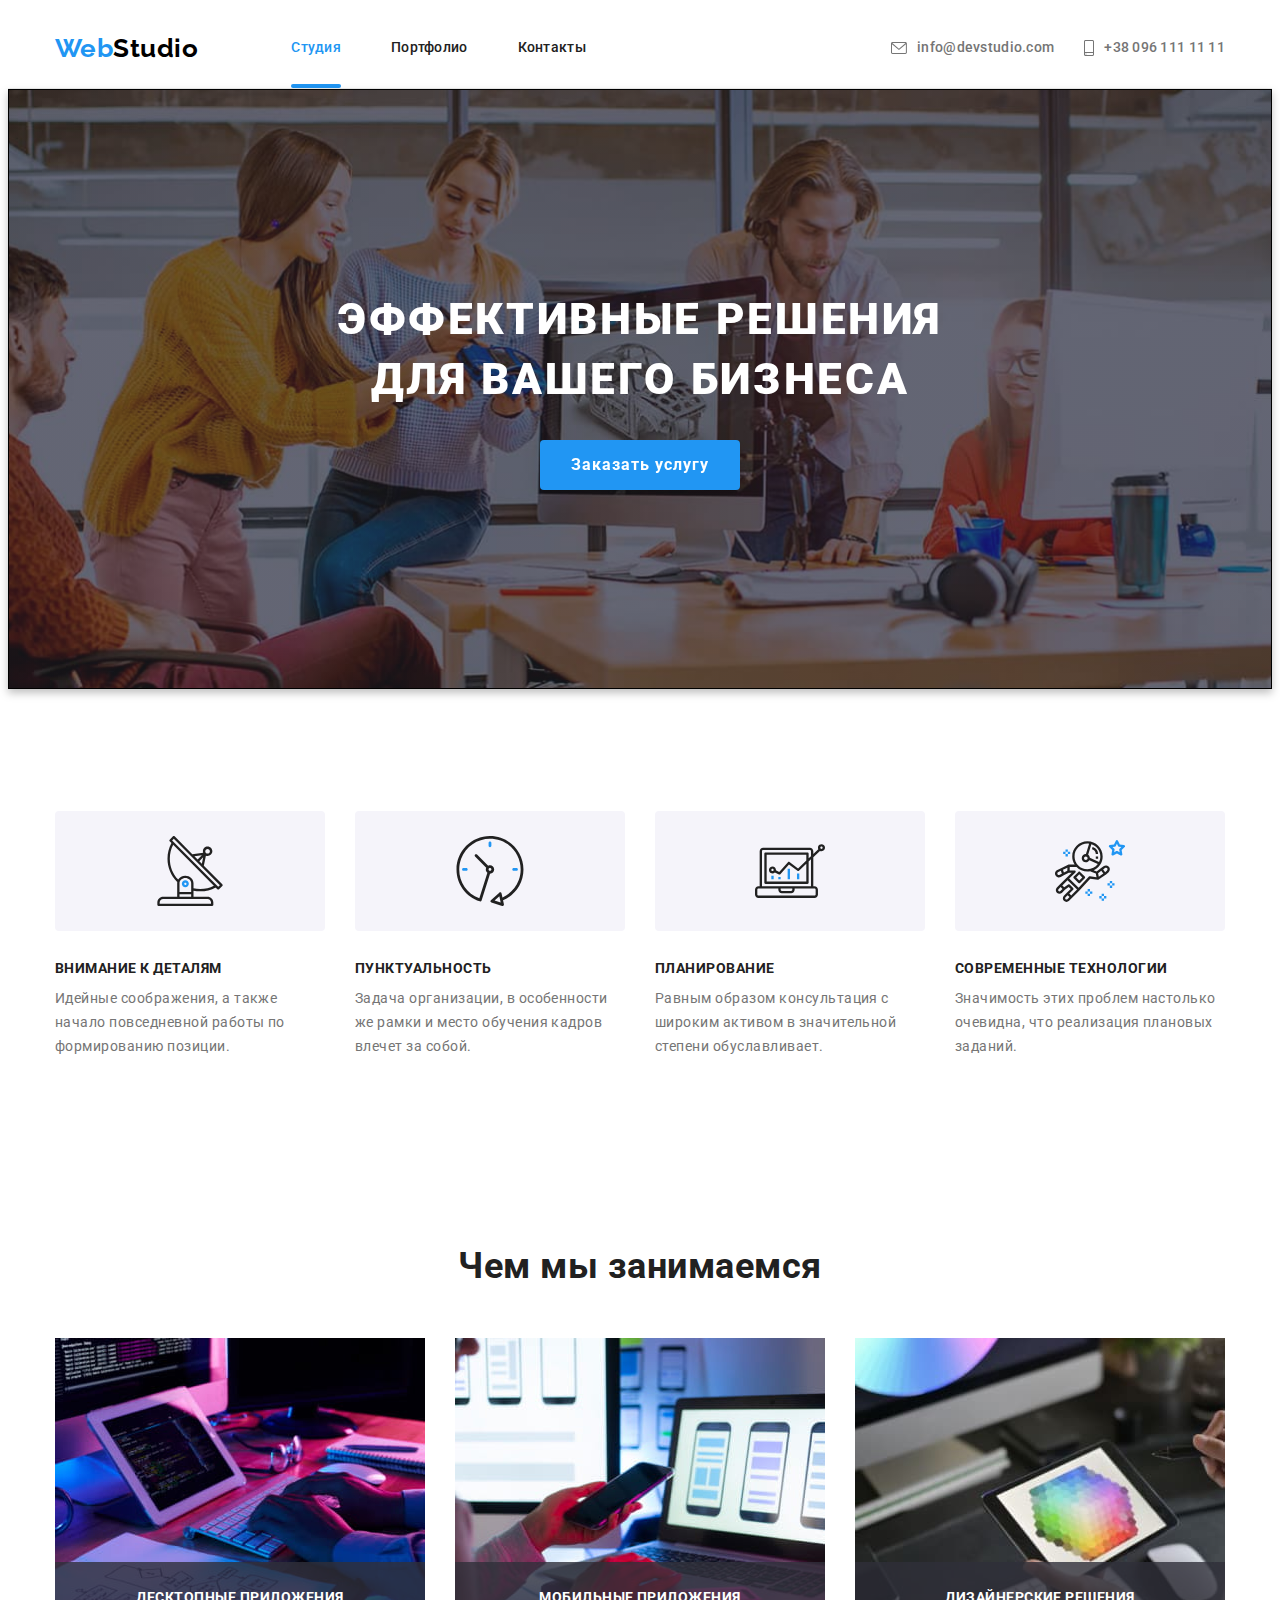
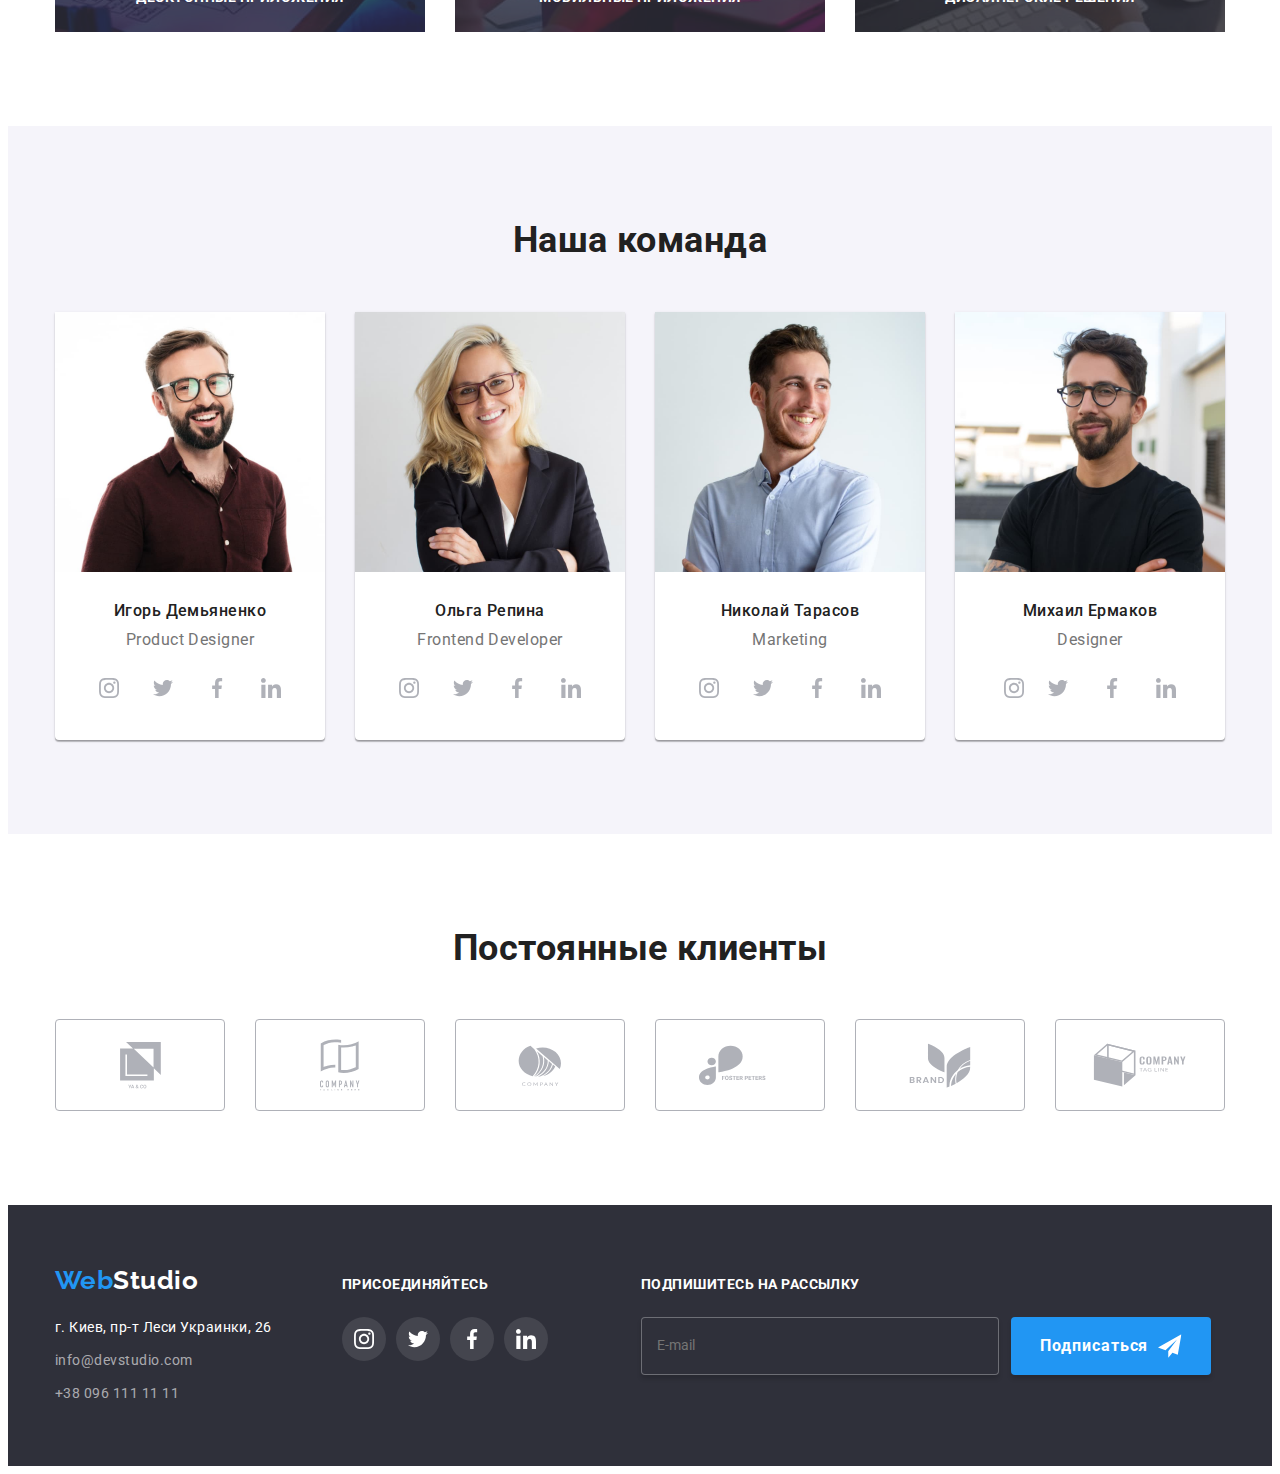
==== index.html @ c2af472f "start" ====
<!DOCTYPE html>
<html lang="ru">
  <head>
    <meta charset="Utf-8" />
    <meta http-equiv="X-UA-Compatible" content="IE=Edge" />
    <title>Студия</title>
    <link
      href="https://fonts.googleapis.com/css2?family=Raleway:wght@700&family=Roboto:wght@400;500;700;900&display=swap"
      rel="stylesheet"
    />
    <link
      rel="stylesheet"
      href="https://cdnjs.cloudflare.com/ajax/libs/modern-normalize/1.0.0/modern-normalize.min.css"
      integrity="sha512-ISS7cAi1PEhQ8jnbJpJZMd29NlhNj4AWYyLOSp2CE/CsHxTCu+r+t0D2yoJudVrd0/8fTVPUVDzY5Tvli75u/g=="
      crossorigin="anonymous"
      referrerpolicy="no-referrer"
    />
    <link rel="stylesheet" href="./css/styles.css" />
  </head>
  <body>
    <header class="header">
      <div class="container nav-container">
        <a href="./index.html" class="logo"
          ><span class="logo-accent">Web</span>Studio</a
        >
        <nav>
          <ul class="site-nav list">
            <li class="site-nav__item">
              <a
                href="./index.html"
                class="site-nav__link site-nav__link--current"
                >Студия</a
              >
            </li>
            <li class="site-nav__item">
              <a href="./portfolio.html" class="site-nav__link">Портфолио</a>
            </li>
            <li class="site-nav__item">
              <a href="#" class="site-nav__link">Контакты</a>
            </li>
          </ul>
        </nav>
        <ul class="contacts list">
          <li class="contacts__item">
            <a class="contacts__link" href="mailto:info@devstudio.com">
              <svg class="contact__icon" width="16" height="12">
                <use href="./images/symbol-defs.svg#envelope"></use>
              </svg>
              info@devstudio.com
            </a>
          </li>
          <li class="contacts__item">
            <a class="contacts__link" href="tel:+380961111111">
              <svg class="contact__icon" width="10" height="16">
                <use href="./images/symbol-defs.svg#smartphone"></use>
              </svg>
              +38 096 111 11 11</a
            >
          </li>
        </ul>
      </div>
    </header>
    <main>
      <div class="background-image">
        <section class="section-hero">
          <h1 class="section-hero__title">
            Эффективные Решения для вашего бизнеса
          </h1>
          <button data-modal-open type="button" class="button">
            Заказать услугу
          </button>
        </section>
      </div>
      <section class="section section-features">
        <div class="container">
          <h2 class="section-features__title">Особенности</h2>
          <ul class="list section-features__list">
            <li class="section-features__item">
              <div class="features-icon-section">
                <svg class="section-features__icon">
                  <use href="./images/symbol-defs.svg#antenna"></use>
                </svg>
              </div>
              <h3 class="section-features__name">Внимание к деталям</h3>
              <p class="section-features__text">
                Идейные соображения, а также начало повседневной работы по
                формированию позиции.
              </p>
            </li>
            <li class="section-features__item">
              <div class="features-icon-section">
                <svg class="section-features__icon">
                  <use href="./images/symbol-defs.svg#clock"></use>
                </svg>
              </div>
              <h3 class="section-features__name">Пунктуальность</h3>
              <p class="section-features__text">
                Задача организации, в особенности же рамки и место обучения
                кадров влечет за собой.
              </p>
            </li>
            <li class="section-features__item">
              <div class="features-icon-section">
                <svg class="section-features__icon">
                  <use href="./images/symbol-defs.svg#diagram"></use>
                </svg>
              </div>
              <h3 class="section-features__name">Планирование</h3>
              <p class="section-features__text">
                Равным образом консультация с широким активом в значительной
                степени обуславливает.
              </p>
            </li>
            <li class="section-features__item">
              <div class="features-icon-section">
                <svg class="section-features__icon">
                  <use href="./images/symbol-defs.svg#astronaut"></use>
                </svg>
              </div>
              <h3 class="section-features__name">Современные технологии</h3>
              <p class="section-features__text">
                Значимость этих проблем настолько очевидна, что реализация
                плановых заданий.
              </p>
            </li>
          </ul>
        </div>
      </section>
      <section class="section section-work">
        <div class="container">
          <h2 class="section-work__title">Чем мы занимаемся</h2>
          <ul class="list section-work__list">
            <li class="section-work__item">
              <div class="section-work__position">
                <img
                  class="section-work__image"
                  src="./images/img.jpg"
                  alt="Человек пишет код"
                  width="370"
                  height="294"
                />
                <p class="section-work__text">Десктопные приложения</p>
              </div>
            </li>
            <li class="section-work__item">
              <div class="section-work__position">
                <img
                  class="section-work__image"
                  src="./images/box2.jpg"
                  alt="телефон и ноутбук с изображениями дисплеев"
                  width="370"
                  height="294"
                />
                <p class="section-work__text">Мобильные приложения</p>
              </div>
            </li>
            <li class="section-work__item">
              <div class="section-work__position">
                <img
                  class="section-work__image"
                  src="./images/box3.jpg"
                  alt="3д куб на планшете"
                  width="370"
                  height="294"
                />
                <p class="section-work__text">Дизайнерские решения</p>
              </div>
            </li>
          </ul>
        </div>
      </section>
      <section class="section section-team">
        <div class="container">
          <h2 class="section-team__title">Наша команда</h2>
          <ul class="list section-team__list">
            <li class="section-team__item">
              <img
                class="section-team__image"
                src="./images/1img.jpg"
                alt="улыбающийся мужчина"
                width="270"
                height="260"
              />
              <div class="padding-team">
                <h3 class="section-team__name">Игорь Демьяненко</h3>
                <p class="section-team__text">Product Designer</p>
                <ul class="social list">
                  <li class="social__item">
                    <a class="social__link" href="#">
                      <svg class="social__icon">
                        <use href="./images/symbol-defs.svg#instagram"></use>
                      </svg>
                    </a>
                  </li>
                  <li class="social__item">
                    <a class="social__link" href="#"
                      ><svg class="social__icon">
                        <use href="./images/symbol-defs.svg#twitter"></use>
                      </svg>
                    </a>
                  </li>
                  <li class="social__item">
                    <a class="social__link" href="#"
                      ><svg class="social__icon">
                        <use href="./images/symbol-defs.svg#facebook"></use>
                      </svg>
                    </a>
                  </li>
                  <li class="social__item">
                    <a class="social__link" href="#"
                      ><svg class="social__icon">
                        <use href="./images/symbol-defs.svg#linkedin"></use>
                      </svg>
                    </a>
                  </li>
                </ul>
              </div>
            </li>
            <li class="section-team__item">
              <img
                class="section-team__image"
                src="./images/2img(1).jpg"
                alt="улыбающаяся женщина"
                width="270"
                height="260"
              />
              <div class="padding-team">
                <h3 class="section-team__name">Ольга Репина</h3>
                <p class="section-team__text">Frontend Developer</p>
                <ul class="social list">
                  <li class="social__item">
                    <a class="social__link" href="#">
                      <svg class="social__icon">
                        <use href="./images/symbol-defs.svg#instagram"></use>
                      </svg>
                    </a>
                  </li>
                  <li class="social__item">
                    <a class="social__link" href="#"
                      ><svg class="social__icon">
                        <use href="./images/symbol-defs.svg#twitter"></use>
                      </svg>
                    </a>
                  </li>
                  <li class="social__item">
                    <a class="social__link" href="#"
                      ><svg class="social__icon">
                        <use href="./images/symbol-defs.svg#facebook"></use>
                      </svg>
                    </a>
                  </li>
                  <li class="social__item">
                    <a class="social__link" href="#"
                      ><svg class="social__icon">
                        <use href="./images/symbol-defs.svg#linkedin"></use>
                      </svg>
                    </a>
                  </li>
                </ul>
              </div>
            </li>
            <li class="section-team__item">
              <img
                class="section-team__image"
                src="./images/3img(2).jpg"
                alt="улыбающийся мужчина"
                width="270"
                height="260"
              />
              <div class="padding-team">
                <h3 class="section-team__name">Николай Тарасов</h3>
                <p class="section-team__text">Marketing</p>
                <ul class="social list">
                  <li class="social__item">
                    <a class="social__link" href="#">
                      <svg class="social__icon">
                        <use href="./images/symbol-defs.svg#instagram"></use>
                      </svg>
                    </a>
                  </li>
                  <li class="social__item">
                    <a class="social__link" href="#"
                      ><svg class="social__icon">
                        <use href="./images/symbol-defs.svg#twitter"></use>
                      </svg>
                    </a>
                  </li>
                  <li class="social__item">
                    <a class="social__link" href="#"
                      ><svg class="social__icon">
                        <use href="./images/symbol-defs.svg#facebook"></use>
                      </svg>
                    </a>
                  </li>
                  <li class="social__item">
                    <a class="social__link" href="#"
                      ><svg class="social__icon">
                        <use href="./images/symbol-defs.svg#linkedin"></use>
                      </svg>
                    </a>
                  </li>
                </ul>
              </div>
            </li>
            <li class="section-team__item">
              <img
                class="section-team__image"
                src="./images/4img(3).jpg"
                alt="улыбающийся мужчина"
                width="270"
                height="260"
              />
              <div class="padding-team">
                <h3 class="section-team__name">Михаил Ермаков</h3>
                <p class="section-team__text">Designer</p>
                <ul class="social list">
                  <li class="social_-item">
                    <a class="social__link" href="#">
                      <svg class="social__icon">
                        <use href="./images/symbol-defs.svg#instagram"></use>
                      </svg>
                    </a>
                  </li>
                  <li class="social__item">
                    <a class="social__link" href="#"
                      ><svg class="social__icon">
                        <use href="./images/symbol-defs.svg#twitter"></use>
                      </svg>
                    </a>
                  </li>
                  <li class="social__item">
                    <a class="social__link" href="#"
                      ><svg class="social__icon">
                        <use href="./images/symbol-defs.svg#facebook"></use>
                      </svg>
                    </a>
                  </li>
                  <li class="social__item">
                    <a class="social__link" href="#"
                      ><svg class="social__icon">
                        <use href="./images/symbol-defs.svg#linkedin"></use>
                      </svg>
                    </a>
                  </li>
                </ul>
              </div>
            </li>
          </ul>
        </div>
      </section>
      <section class="section section-client">
        <div class="container">
          <h2 class="section-client__title">Постоянные клиенты</h2>
          <ul class="section-client__list list">
            <li class="section-client__item">
              <a class="section-client__link" href="#">
                <svg width="41" height="46.7">
                  <use href="./images/symbol-defs.svg#group1"></use>
                </svg>
              </a>
            </li>
            <li class="section-client__item">
              <a class="section-client__link" href="#">
                <svg width="40" height="52">
                  <use href="./images/symbol-defs.svg#group2"></use>
                </svg>
              </a>
            </li>
            <li class="section-client__item">
              <a class="section-client__link" href="#">
                <svg width="43.46" height="41.18">
                  <use href="./images/symbol-defs.svg#group3"></use>
                </svg>
              </a>
            </li>
            <li class="section-client__item">
              <a class="section-client__link" href="#">
                <svg width="84.44" height="40.62">
                  <use href="./images/symbol-defs.svg#group4"></use>
                </svg>
              </a>
            </li>
            <li class="section-client__item">
              <a class="section-client__link" href="#">
                <svg width="62.54" height="45.43">
                  <use href="./images/symbol-defs.svg#group5"></use>
                </svg>
              </a>
            </li>
            <li class="section-client__item">
              <a class="section-client__link" href="#">
                <svg width="93.79" height="43.93">
                  <use href="./images/symbol-defs.svg#group6"></use>
                </svg>
              </a>
            </li>
          </ul>
        </div>
      </section>
    </main>
    <!-- Foter -->
    <footer class="page-foter">
      <div class="container container-foter">
        <div class="foter-nav">
          <a href="./index.html" class="foter-logo"
            ><span class="logo-accent">Web</span>Studio</a
          >
          <address class="address-section">
            <ul class="list">
              <li class="address-section__item">
                <a
                  href="#"
                  class="address-section__link address-section__link--white"
                >
                  г. Киев, пр-т Леси Украинки, 26</a
                >
              </li>
              <li class="address-section__item">
                <a
                  href="mailto:info@devstudio.com"
                  class="address-section__link"
                >
                  info@devstudio.com</a
                >
              </li>
              <li class="address-section__item">
                <a href="tel:+380961111111" class="address-section__link">
                  +38 096 111 11 11</a
                >
              </li>
            </ul>
          </address>
        </div>
        <div class="social-foter">
          <p class="join">присоединяйтесь</p>
          <ul class="social list">
            <li class="social__item">
              <a class="social-foter__link" href="#">
                <svg class="social__icon">
                  <use href="./images/symbol-defs.svg#instagram"></use>
                </svg>
              </a>
            </li>
            <li class="social__item">
              <a class="social-foter__link" href="#"
                ><svg class="social__icon">
                  <use href="./images/symbol-defs.svg#twitter"></use>
                </svg>
              </a>
            </li>
            <li class="social__item">
              <a class="social-foter__link" href="#"
                ><svg class="social__icon">
                  <use href="./images/symbol-defs.svg#facebook"></use>
                </svg>
              </a>
            </li>
            <li class="social__item">
              <a class="social-foter__link" href="#"
                ><svg class="social__icon">
                  <use href="./images/symbol-defs.svg#linkedin"></use>
                </svg>
              </a>
            </li>
          </ul>
        </div>
        <div class="subscribe">
          <p class="join">Подпишитесь на рассылку</p>
          <form class="subscribe-form">
            <input
              type="email"
              name="user_email"
              placeholder="E-mail"
              class="input-foter"
            />
            <button type="submit" class="button">
              Подписаться<svg width="24" height="24" class="subscribe-icon">
                <use href="./images/symbol-defs.svg#subscribe"></use>
              </svg>
            </button>
          </form>
        </div>
      </div>
    </footer>
    <div class="backdrop is-hidden" data-modal>
      <div class="modal">
        <button class="modal__button" data-modal-close>
          <svg width="11" height="11">
            <use href="./images/symbol-defs.svg#close-black"></use>
          </svg>
        </button>

        <form class="modal-form">
          <p class="modal-form__title">
            Оставьте свои данные, мы вам перезвоним
          </p>
          <div class="form-field">
            <label class="form-lebel">
              <p class="form-item">Имя</p>
              <input name="username" type="text" class="form-input" required />
              <svg class="form-icon">
                <use href="./images/symbol-defs.svg#man"></use>
              </svg>
            </label>
          </div>
          <div class="form-field">
            <label class="form-lebel">
              <p class="form-item">Телефон</p>
              <input
                name="user-telephone-number"
                type="tel"
                class="form-input"
                required
              />
              <svg class="form-icon">
                <use href="./images/symbol-defs.svg#tube"></use>
              </svg>
            </label>
          </div>
          <div class="form-field">
            <label class="form-lebel">
              <p class="form-item">Почта</p>
              <input
                name="user-email"
                type="email"
                class="form-input"
                required
              />
              <svg class="form-icon">
                <use href="./images/symbol-defs.svg#letter"></use>
              </svg>
            </label>
          </div>
          <div class="form-comment">
            <label for="user-comment" class="comment-text">
              <p class="form-item">Комментарий</p>
            </label>
            <textarea
              class="comment"
              name="user-comment"
              id="user-comment"
              placeholder="Введите текст"
            ></textarea>
          </div>

          <label class="checkbox form-lebel">
            <input name="user-agree" type="checkbox" class="policy" required />
            <svg class="checkbox-icon">
              <use href="./images/symbol-defs.svg#check"></use>
            </svg>
            <p class="form-item">Соглашаюсь с рассылкой и принимаю&nbsp;</p>
            <a href="#" class="agreement-conditions">Условия договора</a>
          </label>
          <button type="submit" class="button btn-submit">Отправить</button>
        </form>
      </div>
    </div>
    <script src="./js/model.js"></script>
  </body>
</html>
---- css/styles.css ----
/* с прозрачностью rgba(255, 255, 255, 0.6); */
:root {
  --main-text-color: #757575;
  --title-text-color: #212121;
  --accent-color: #2196f3;
  --white-color: #ffffff;
  --background-black: #2f303a;
  --background-section: #f5f4fa;
  --main-font: Roboto, sans-serif;
  --main-foter-color: #000000;
  --box-shadow: 0px 1px 3px rgba(0, 0, 0, 0.12), 0px 1px 1px rgba(0, 0, 0, 0.14),
    0px 2px 1px rgba(0, 0, 0, 0.2);
}
html {
  box-sizing: border-box;
}
*,
*::before,
*::after {
  box-sizing: inherit;
}
body {
  background-color: var(--white-color);
  color: var(--main-text-color);
  font-family: var(--main-font);
  letter-spacing: 0.03em;
}
.container {
  width: 1200px;
  padding-left: 15px;
  padding-right: 15px;
  margin: 0 auto;
}

/* Утилиты */
.list {
  list-style: none;
  padding: 0;
  margin: 0;
}
.section {
  padding-top: 94px;
  padding-bottom: 94px;
}

/* header */
.header {
  border-bottom: 1px solid #ececec;
}
.logo,
.foter-logo {
  color: var(--main-foter-color);
  font-family: Raleway, sans-serif;
  font-weight: 700;
  font-size: 26px;
  line-height: 1.19;
  text-decoration: none;
}
.logo-accent {
  color: var(--accent-color);
}
.foter-logo {
  display: inline-block;
  margin-bottom: 20px;
  color: var(--white-color);
}
/* Навигация */
.nav-container {
  display: flex;
  align-items: center;
}
.site-nav {
  display: flex;
  margin-left: 93px;
}
.site-nav__item:not(:last-child) {
  margin-right: 50px;
}
.site-nav__link {
  position: relative;

  display: block;
  padding-top: 32px;
  padding-bottom: 32px;
  color: #212121;
  font-weight: 500;
  font-size: 14px;
  line-height: 1.14;
  letter-spacing: 0.02em;
  text-decoration: none;
  transition: color 250ms cubic-bezier(0.4, 0, 0.2, 1),
    fill 250ms cubic-bezier(0.4, 0, 0.2, 1);
}
.site-nav__link:hover,
.site-nav__link:focus {
  color: var(--accent-color);
}
.site-nav__link--current {
  color: var(--accent-color);
}
.site-nav__link--current::after {
  position: absolute;
  display: block;
  border-radius: 2px;
  bottom: 0;
  content: "";
  height: 4px;
  width: 100%;
  background-color: var(--accent-color);
}
/* контакты */
.contacts {
  display: flex;
  margin-left: auto;
}
.contacts__item:not(:last-child) {
  margin-right: 30px;
}
.contacts__link {
  display: flex;
  align-items: center;
  color: var(--main-text-color);
  font-weight: 500;
  font-size: 14px;
  line-height: 1.14;
  letter-spacing: 0.02em;
  text-decoration: none;
  transition: color 250ms cubic-bezier(0.4, 0, 0.2, 1),
    fill 250ms cubic-bezier(0.4, 0, 0.2, 1);
}
.contacts__link:hover,
.contacts__link:focus {
  color: var(--accent-color);
}
.contact__icon {
  fill: currentColor;
  margin-right: 10px;
}
/* сss для странички "Студия" */
/* hero */
.section-hero {
  padding-top: 200px;
  padding-bottom: 200px;
  /* background-color: var(--background-black); */
  text-align: center;
}
.background-image {
  background-color: #c4c4c4;
  background-image: linear-gradient(
      to right,
      rgba(47, 48, 58, 0.4),
      rgba(47, 48, 58, 0.4)
    ),
    url(../images/backgroundhero.jpg);
  background-repeat: no-repeat;
  background-position: center;
  background-size: cover;
  max-width: 1600px;
  height: 600px;
  margin-right: auto;
  margin-left: auto;
  border: 1px solid #000000;
  filter: drop-shadow(0px 4px 4px rgba(0, 0, 0, 0.25));
}
.section-hero__title {
  margin-top: 0;
  margin-bottom: 30px;
  width: 696px;
  margin-left: auto;
  margin-right: auto;

  color: var(--white-color);
  font-weight: 900;
  font-size: 44px;
  line-height: 1.36;
  text-transform: uppercase;
  letter-spacing: 0.06em;
}
.button {
  border: none;
  width: 200px;
  min-height: 50px;
  border-radius: 4px;
  color: var(--white-color);
  background-color: var(--accent-color);
  cursor: pointer;
  font-family: inherit;
  font-weight: 700;
  font-size: 16px;
  line-height: 1.87;
  letter-spacing: 0.06em;
  box-shadow: 0px 4px 4px rgba(0, 0, 0, 0.15);
  transition: background-color 250ms cubic-bezier(0.4, 0, 0.2, 1);
}
.button:hover,
.button:focus {
  background-color: #188ce8;
}
/* features */
.section-features__title {
  margin: 0;
  visibility: hidden;
}
.features {
  padding-bottom: 0;
}
.section-features__list {
  display: flex;
  justify-content: space-between;
}
.section-features__item {
  width: 270px;
}
.section-features__name {
  margin-bottom: 10px;
  margin-top: 0;
  color: var(--title-text-color);
  font-weight: 700;
  font-size: 14px;
  line-height: 1.14;
  text-transform: uppercase;
}
.section-features__text {
  margin-bottom: 0;
  margin-top: 0;
  font-size: 14px;
  line-height: 1.7;
}
.section-features__icon {
  width: 70px;
  height: 70px;
}
.features-icon-section {
  display: flex;
  justify-content: center;
  align-items: center;
  border-radius: 4px;
  width: 270px;
  height: 120px;
  margin-bottom: 30px;
  background-color: var(--background-section);
}
/* section */
.section-work__list {
  display: flex;
  justify-content: space-between;
}
.section-work__title {
  margin-top: 0;
  margin-bottom: 50px;
  color: var(--title-text-color);
  font-weight: 700;
  font-size: 36px;
  line-height: 1.16;
  text-align: center;
}
.section-work__position {
  position: relative;
}
.section-work__image {
  display: block;
}
.section-work__text {
  position: absolute;
  bottom: 0;
  left: 0;
  height: 70px;
  width: 100%;
  display: flex;
  align-items: center;
  justify-content: center;
  background-color: rgba(47, 48, 58, 0.8);
  text-transform: uppercase;
  font-size: 14px;
  font-weight: 700;
  color: var(--white-color);
  margin: 0;
}
/* team */
.section-team__list {
  display: flex;
  justify-content: space-between;
}
.padding-team {
  padding-top: 30px;
  padding-bottom: 30px;
}
.section-team__item {
  box-shadow: var(--box-shadow);
  border-radius: 0px 0px 4px 4px;
  text-align: center;
  background-color: var(--white-color);
}
.section-team {
  background-color: var(--background-section);
}

.section-team__image {
  display: block;
}
.section-team__name {
  margin-top: 0;
  margin-bottom: 10px;
  color: var(--title-text-color);
  font-weight: 500;
  font-size: 16px;
  line-height: 1.18;
}
.section-team__title {
  margin-top: 0;
  margin-bottom: 50px;
  color: var(--title-text-color);
  font-weight: 700;
  font-size: 36px;
  line-height: 1.16;
  text-align: center;
}
.section-team__text {
  margin-bottom: 16px;
  margin-top: 0;

  font-size: 16px;
  line-height: 1.18;
}
.social__link {
  display: flex;
  padding: 12px;
  fill: #afb1b8;
  border-radius: 50%;
  transition: background-color 250ms cubic-bezier(0.4, 0, 0.2, 1),
    fill 250ms cubic-bezier(0.4, 0, 0.2, 1);
}
.social__item:not(:last-child) {
  margin-right: 10px;
}
.social__item {
  width: 44px;
  height: 44px;
}
.social {
  display: flex;
  justify-content: center;
}
.social__icon {
  width: 20px;
  height: 20px;
  transition: fill 250ms cubic-bezier(0.4, 0, 0.2, 1);
}

.social__link:hover,
.social__link:focus {
  box-sizing: border-box;
  filter: drop-shadow(0px 4px 4px rgba(0, 0, 0, 0.25));
  fill: var(--white-color);
  background-color: var(--accent-color);
}
.section-client__title {
  margin-top: 0;
  margin-bottom: 50px;
  color: var(--title-text-color);
  font-weight: 700;
  font-size: 36px;
  line-height: 1.16;
  text-align: center;
}
.section-client__list {
  display: flex;
}
.section-client__item {
  display: flex;
  text-align: center;
}
.section-client__item:not(:last-child) {
  margin-right: 30px;
}
.section-client__link {
  display: flex;
  width: 170px;
  height: 92px;
  justify-content: center;
  align-items: center;
  fill: #afb1b8;
  border: 1px solid #afb1b8;
  border-radius: 4px;
  transition: border 250ms cubic-bezier(0.4, 0, 0.2, 1),
    fill 250ms cubic-bezier(0.4, 0, 0.2, 1);
}
.section-client__link:hover,
.section-client__link:focus {
  fill: var(--accent-color);
  border: 1px solid var(--accent-color);
}

/* css для "Портфолио" */
.portfolio-title {
  visibility: hidden;
  margin: 0;
}
.btn {
  display: flex;
  padding-bottom: 34px;
  justify-content: center;
}
.btn .item:not(:last-child) {
  margin-right: 8px;
}
.btn-all {
  width: 73px;
}
.btn-web {
  width: 128px;
}
.btn-app {
  width: 145px;
}
.btn-design {
  width: 103px;
}
.btn-marketing {
  width: 130px;
}
.button-primary {
  min-height: 38px;
  border: none;
  border-radius: 4px;
  padding: 6px 22px;
  color: var(--title-text-color);
  background-color: var(--background-section);
  cursor: pointer;
  font-family: inherit;
  font-weight: 500;
  font-size: 16px;
  line-height: 1.62;
  transition: color 250ms cubic-bezier(0.4, 0, 0.2, 1),
    background-color 250ms cubic-bezier(0.4, 0, 0.2, 1),
    box-shadow 250ms cubic-bezier(0.4, 0, 0.2, 1);
}
.button-secondary:hover,
.button-secondary:focus {
  color: var(--white-color);
  background-color: var(--accent-color);
  box-shadow: 0px 4px 4px rgba(0, 0, 0, 0.25);
}
.portfolio {
  display: flex;
  flex-wrap: wrap;
}
.element {
  margin-right: 30px;
  margin-bottom: 30px;
  width: 370px;
}
.element > img {
  display: block;
}
.element:nth-child(3n) {
  margin-right: 0;
}
.element:nth-last-child(-n + 3) {
  margin-bottom: 0;
}
.card {
  display: block;
  text-decoration: none;
  transition: box-shadow 250ms cubic-bezier(0.4, 0, 0.2, 1);
  border-radius: 5px;
}
.card > img {
  display: block;
}
.card:hover,
.card:focus {
  box-shadow: 1px 4px 6px rgba(0, 0, 0, 0.16), 0px 4px 4px rgba(0, 0, 0, 0.06),
    0px 1px 1px rgba(0, 0, 0, 0.12);
}
.card:hover .animation-text,
.card:focus .animation-text {
  transform: translateY(0);
}
.portfolio h2 {
  margin-top: 0;
  margin-bottom: 4px;
  color: var(--title-text-color);
  font-weight: 700;
  font-size: 18px;
  line-height: 2;
  letter-spacing: 0.06em;
}
.portfolio-position .animation-text {
  color: var(--white-color);
  font-size: 18px;
  line-height: 1.56;
}
.portfolio p {
  margin: 0;
  font-size: 16px;
  line-height: 1.87;
  color: var(--main-text-color);
}
.padding {
  border: 1px solid #eeeeee;
  box-sizing: border-box;
  border-bottom-right-radius: 5px;
  border-bottom-left-radius: 5px;
  border-top: 0;
  padding: 20px 24px;
}
.portfolio-position {
  position: relative;
  overflow: hidden;
}
.animation-text {
  position: absolute;
  top: 0;
  left: 0;
  transform: translateY(100%);
  width: 100%;
  height: 100%;
  padding: 63px 24px 10px;
  overflow: auto;
  background-color: rgba(33, 150, 243, 0.9);
  transition: transform 250ms cubic-bezier(0.4, 0, 0.2, 1);
}
/* foter */
.page-foter {
  padding-top: 60px;
  padding-bottom: 60px;

  background-color: var(--background-black);
  font-size: 14px;
  line-height: 1.7;
}
.address-section__item:not(:last-child) {
  margin-bottom: 9px;
}
.address-section__item {
  font-style: normal;
}
.address-section__link {
  color: rgba(255, 255, 255, 0.6);
  text-decoration: none;
  transition: color 250ms cubic-bezier(0.4, 0, 0.2, 1);
}
.address-section__link--white {
  color: var(--white-color);
  text-decoration: none;
  transition: color 250ms cubic-bezier(0.4, 0, 0.2, 1);
}
.address-section__link:focus,
.address-section__link:hover {
  color: var(--accent-color);
}

.social-foter {
  margin-left: 70px;
}
.container-foter {
  display: flex;
  align-items: baseline;
}
.join {
  display: inline-block;
  margin-top: 0;
  margin-bottom: 20px;
  text-transform: uppercase;
  color: var(--white-color);
  font-weight: 700;
}
.social-foter__link {
  display: flex;
  padding: 12px;
  fill: var(--white-color);
  background-color: rgba(255, 255, 255, 0.1);
  border-radius: 50%;
  transition: background-color 250ms cubic-bezier(0.4, 0, 0.2, 1);
}
.social-foter__link:hover,
.social-foter__link:focus {
  background-color: var(--accent-color);
}
.subscribe-form {
  display: flex;
}

.subscribe-icon {
  margin-left: 10px;
}
.subscribe-form .button {
  display: flex;
  align-items: center;
  padding: 10px 29px;
}
.subscribe {
  margin-left: 93px;
}
.subscribe-form::placeholder {
  color: rgba(255, 255, 255, 0.6);
  font-size: 16px;
  line-height: 1.25;
  letter-spacing: 0.03em;
}
.input-foter {
  min-width: 358px;
  min-height: 50px;
  margin-right: 12px;
  padding: 16px 15px;
  box-shadow: 0px 4px 4px rgba(0, 0, 0, 0.15);
  border-radius: 4px;
  border: 1px solid rgba(255, 255, 255, 0.3);
  background-color: var(--background-black);
  color: var(--white-color);
  font: var(--main-font);
}
/* modal */
.backdrop {
  position: fixed;
  top: 0;
  left: 0;
  width: 100%;
  height: 100%;
  background-color: rgba(0, 0, 0, 0.2);
  opacity: 1;
  transition: opacity 250ms cubic-bezier(0.4, 0, 0.2, 1);
}
.backdrop.is-hidden {
  opacity: 0;
  pointer-events: none;
}
.modal {
  position: absolute;
  top: 50%;
  left: 50%;
  transform: translate(-50%, -50%);
  min-width: 528px;
  min-height: 581px;
  background-color: var(--white-color);
  box-shadow: 0px 1px 3px rgb(0 0 0 / 12%), 0px 1px 1px rgb(0 0 0 / 14%),
    0px 2px 1px rgb(0 0 0 / 20%);
  border-radius: 4px;
}
.modal__button {
  position: absolute;
  right: 8px;
  top: 8px;
  border: 1px solid rgba(0, 0, 0, 10%);
  border-radius: 50%;
  cursor: pointer;
  width: 30px;
  height: 30px;
  padding: 0;
  background-color: var(--white-color);
}
.modal__button:hover,
.modal__button:focus {
  fill: var(--accent-color);
}

.modal-form {
  display: flex;
  flex-direction: column;
  text-align: left;
  justify-content: center;

  padding: 40px;
}
.modal-form__title {
  display: flex;
  justify-content: center;
  font-size: 20px;
  line-height: 1.15;
  font-weight: 700;
  color: var(--title-text-color);
  text-align: center;
  margin-bottom: 12px;
  margin-top: 0;
}
.form-item {
  margin: 0;
}
.form-item:nth-child(1) {
  margin-bottom: 4px;
}
.form-input {
  display: block;
  width: 100%;
  height: 40px;
  cursor: pointer;
  padding-left: 42px;
  outline: none;
  background: transparent;
  border: 1px solid rgba(33, 33, 33, 0.2);
  box-sizing: border-box;
  border-radius: 4px;

  transition: border-color 250ms cubic-bezier(0.4, 0, 0.2, 1);
}
.form-input:focus,
.form-input:focus + .form-icon {
  border-color: var(--accent-color);
  fill: var(--accent-color);
}
.form-field {
  position: relative;

  margin-bottom: 10px;
}
.form-lebel {
  display: block;
  cursor: pointer;

  font-size: 12px;
  line-height: 1.16;
  letter-spacing: 0.01em;
}
.form-icon {
  position: absolute;

  left: 12px;
  top: 50%;
  display: block;
  width: 18px;
  height: 18px;
  fill: #212121;
  transition: fill 250ms cubic-bezier(0.4, 0, 0.2, 1);
}

.comment-text {
  display: block;
  margin-top: 0;
  margin-bottom: 4px;
  cursor: pointer;
  font-size: 12px;
  line-height: 1.16;
  letter-spacing: 0.01em;
}

.comment {
  width: 100%;
  height: 120px;
  padding: 16px 12px;
  resize: none;
  border-radius: 4px;
  border: 1px solid rgba(33, 33, 33, 0.2);
  margin-bottom: 20px;
  cursor: pointer;

  transition: border-color 250ms cubic-bezier(0.4, 0, 0.2, 1);
}
.comment::placeholder {
  color: rgba(117, 117, 117, 0.5);
  font-size: 12px;
  line-height: 1.16;
  letter-spacing: 0.01em;
}

.form-comment:focus,
.comment:focus {
  outline: none;
  border-color: var(--accent-color);
}

.checkbox {
  display: flex;
  justify-content: center;
  align-items: center;
  font-size: 14px;
  line-height: 1.71;
  cursor: pointer;
  margin-bottom: 30px;
}
.policy {
  position: absolute;
  width: 1px;
  height: 1px;
  margin: -1px;
  border: 0;
  padding: 0;
  white-space: nowrap;
  clip-path: inset(100%);
  clip: rect(0 0 0 0);
  overflow: hidden;
}
.checkbox-icon {
  width: 16px;
  height: 15px;
  border: 2px solid #000000;
  border-radius: 2px;
  box-shadow: 0px 4px 4px rgba(0, 0, 0, 0.25);
  margin-right: 8px;
  fill: var(--white-color);
  transition: border-color 250ms cubic-bezier(0.4, 0, 0.2, 1),
    background-color 250ms cubic-bezier(0.4, 0, 0.2, 1);
}
.policy:checked + .checkbox-icon {
  background-color: var(--accent-color);
  border-color: var(--accent-color);
  background-origin: border-box;
  background-size: contain;
}
.agreement-conditions {
  color: var(--accent-color);
}
.btn-submit {
  align-self: center;
}
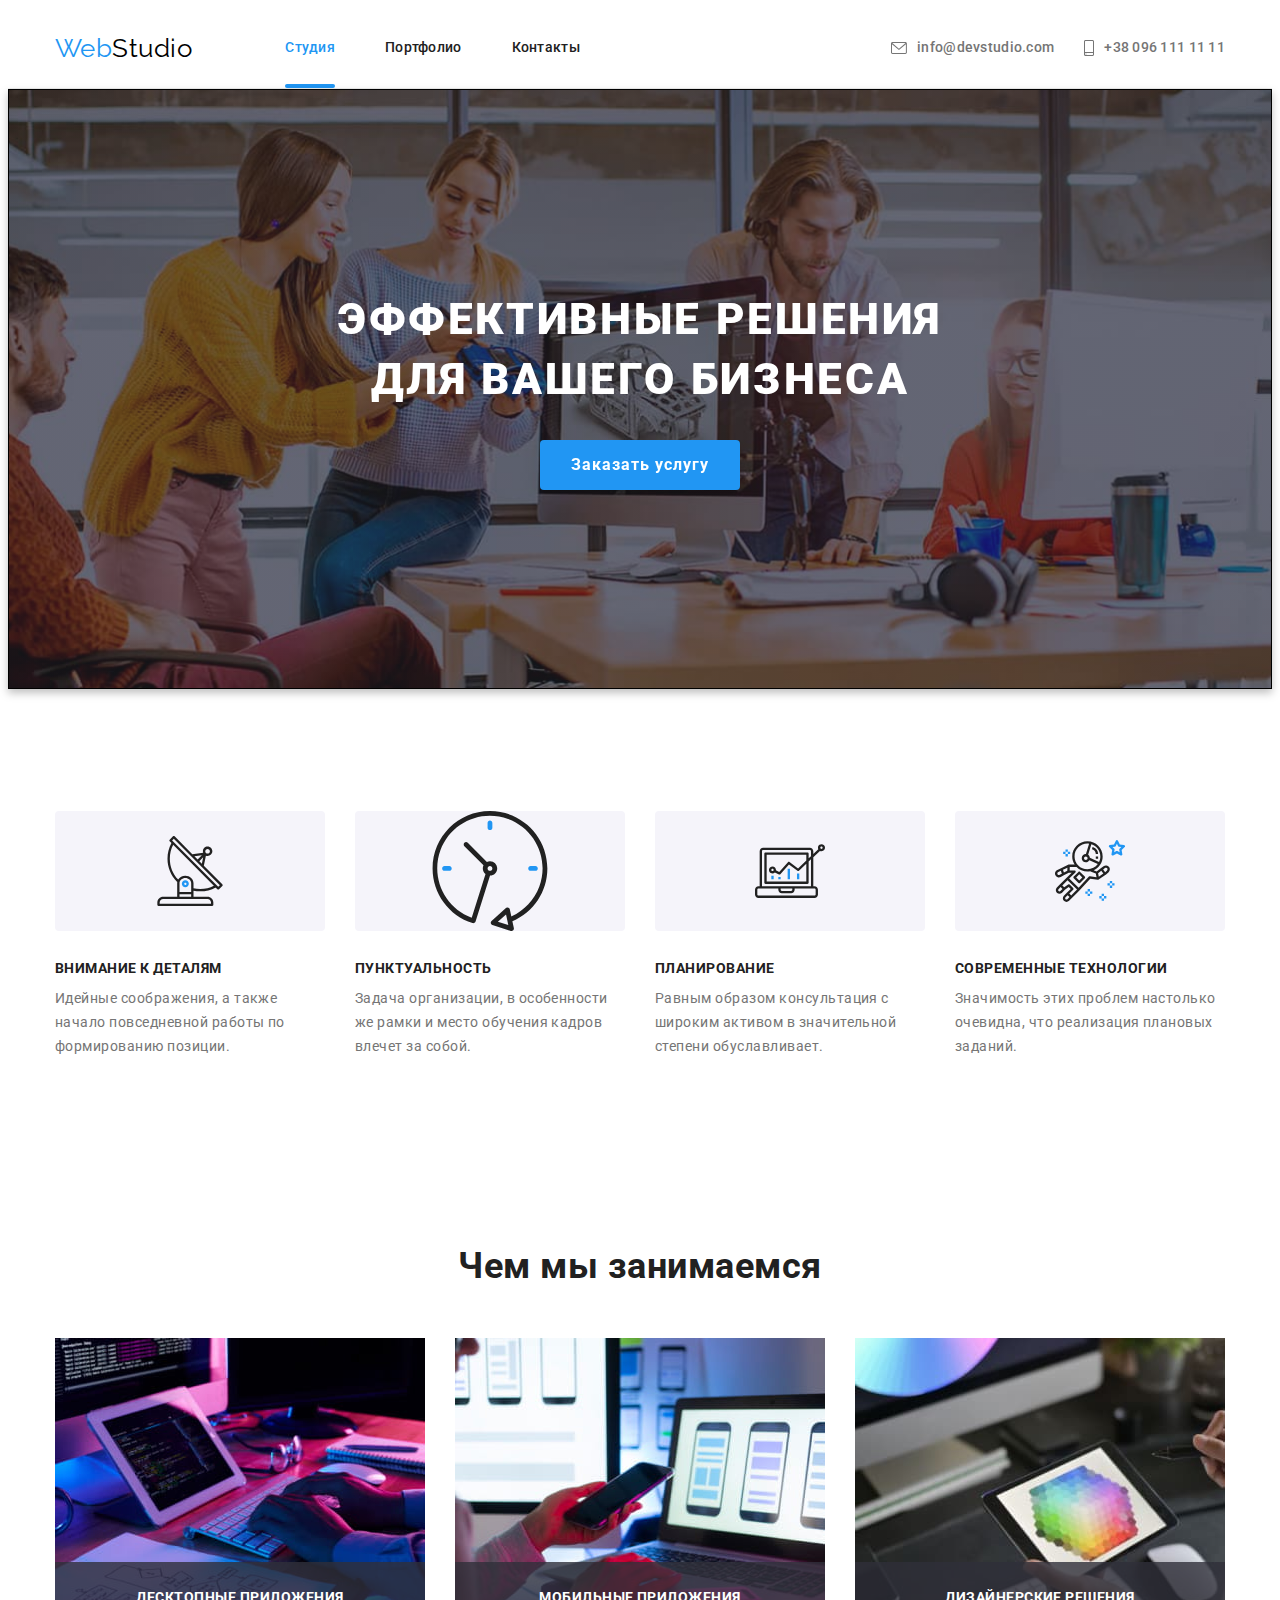
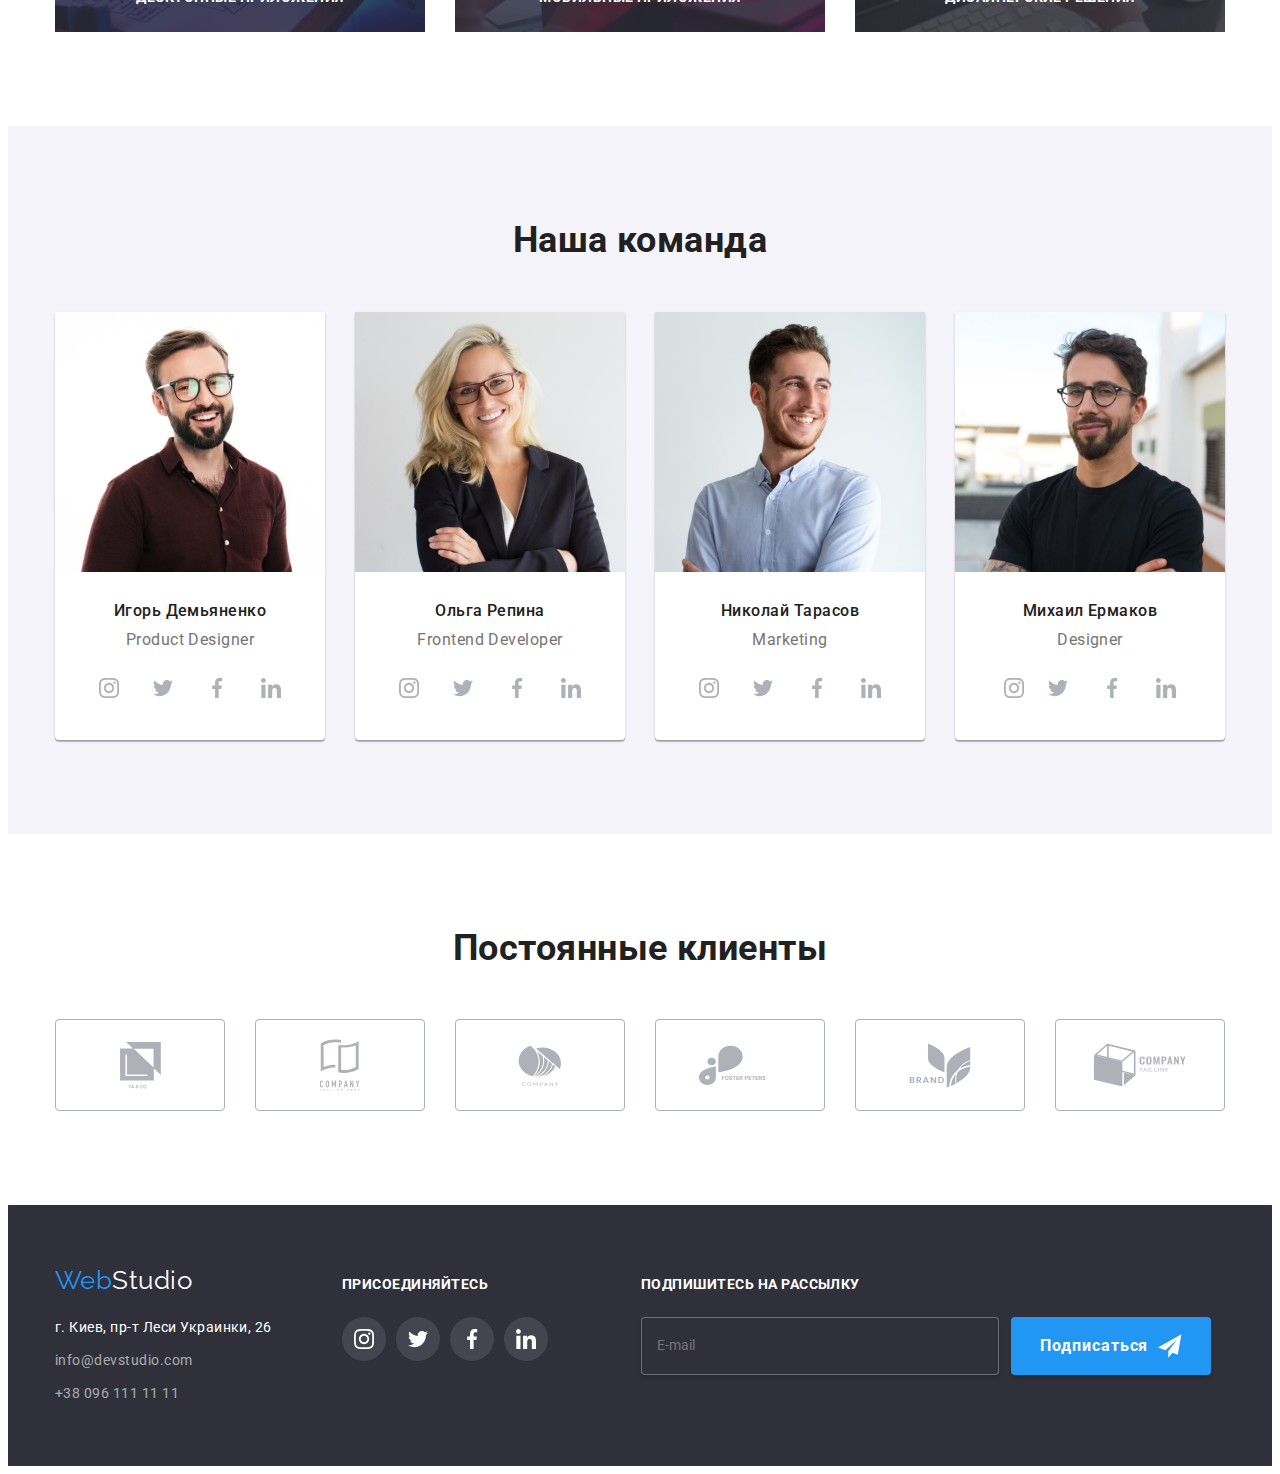
==== commit 28259038: "Попытка переделать код по БЭМУ" ====
--- a/index.html
+++ b/index.html
@@ -76,7 +76,7 @@
           <h2 class="section-features__title">Особенности</h2>
           <ul class="list section-features__list">
             <li class="section-features__item">
-              <div class="features-icon-section">
+              <div class="section-features__box">
                 <svg class="section-features__icon">
                   <use href="./images/symbol-defs.svg#antenna"></use>
                 </svg>
@@ -89,7 +89,7 @@
             </li>
             <li class="section-features__item">
               <div class="features-icon-section">
-                <svg class="section-features__icon">
+                <svg class="section-features__box">
                   <use href="./images/symbol-defs.svg#clock"></use>
                 </svg>
               </div>
@@ -100,7 +100,7 @@
               </p>
             </li>
             <li class="section-features__item">
-              <div class="features-icon-section">
+              <div class="section-features__box">
                 <svg class="section-features__icon">
                   <use href="./images/symbol-defs.svg#diagram"></use>
                 </svg>
@@ -112,7 +112,7 @@
               </p>
             </li>
             <li class="section-features__item">
-              <div class="features-icon-section">
+              <div class="section-features__box">
                 <svg class="section-features__icon">
                   <use href="./images/symbol-defs.svg#astronaut"></use>
                 </svg>
@@ -181,7 +181,7 @@
                 width="270"
                 height="260"
               />
-              <div class="padding-team">
+              <div class="section-team__box">
                 <h3 class="section-team__name">Игорь Демьяненко</h3>
                 <p class="section-team__text">Product Designer</p>
                 <ul class="social list">
@@ -224,7 +224,7 @@
                 width="270"
                 height="260"
               />
-              <div class="padding-team">
+              <div class="section-team__box">
                 <h3 class="section-team__name">Ольга Репина</h3>
                 <p class="section-team__text">Frontend Developer</p>
                 <ul class="social list">
@@ -267,7 +267,7 @@
                 width="270"
                 height="260"
               />
-              <div class="padding-team">
+              <div class="section-team__box">
                 <h3 class="section-team__name">Николай Тарасов</h3>
                 <p class="section-team__text">Marketing</p>
                 <ul class="social list">
@@ -310,7 +310,7 @@
                 width="270"
                 height="260"
               />
-              <div class="padding-team">
+              <div class="section-team__box">
                 <h3 class="section-team__name">Михаил Ермаков</h3>
                 <p class="section-team__text">Designer</p>
                 <ul class="social list">
@@ -402,7 +402,7 @@
     <footer class="page-foter">
       <div class="container container-foter">
         <div class="foter-nav">
-          <a href="./index.html" class="foter-logo"
+          <a href="./index.html" class="logo logo--foter"
             ><span class="logo-accent">Web</span>Studio</a
           >
           <address class="address-section">
@@ -432,7 +432,7 @@
           </address>
         </div>
         <div class="social-foter">
-          <p class="join">присоединяйтесь</p>
+          <p class="foter-text">присоединяйтесь</p>
           <ul class="social list">
             <li class="social__item">
               <a class="social-foter__link" href="#">
@@ -465,16 +465,16 @@
           </ul>
         </div>
         <div class="subscribe">
-          <p class="join">Подпишитесь на рассылку</p>
-          <form class="subscribe-form">
+          <p class="foter-text">Подпишитесь на рассылку</p>
+          <form class="subscribe__form">
             <input
               type="email"
               name="user_email"
               placeholder="E-mail"
-              class="input-foter"
+              class="subscribe__input"
             />
-            <button type="submit" class="button">
-              Подписаться<svg width="24" height="24" class="subscribe-icon">
+            <button type="submit" class="button subscribe__button">
+              Подписаться<svg width="24" height="24" class="subscribe__icon">
                 <use href="./images/symbol-defs.svg#subscribe"></use>
               </svg>
             </button>
@@ -494,64 +494,65 @@
           <p class="modal-form__title">
             Оставьте свои данные, мы вам перезвоним
           </p>
-          <div class="form-field">
-            <label class="form-lebel">
-              <p class="form-item">Имя</p>
-              <input name="username" type="text" class="form-input" required />
-              <svg class="form-icon">
+          <div class="modal-form__position">
+            <label class="modal-form__lebel">
+              <p class="modal-form__name">Имя</p>
+              <input name="username" type="text" class="modal-form__input" required />
+              <svg class="modal-form__icon">
                 <use href="./images/symbol-defs.svg#man"></use>
               </svg>
             </label>
           </div>
-          <div class="form-field">
-            <label class="form-lebel">
-              <p class="form-item">Телефон</p>
+          <div class="modal-form__position">
+            <label class="modal-form__lebel">
+              <p class="modal-form__name">Телефон</p>
               <input
                 name="user-telephone-number"
                 type="tel"
-                class="form-input"
+                class="modal-form__input"
                 required
               />
-              <svg class="form-icon">
+              <svg class="modal-form__icon">
                 <use href="./images/symbol-defs.svg#tube"></use>
               </svg>
             </label>
           </div>
-          <div class="form-field">
-            <label class="form-lebel">
-              <p class="form-item">Почта</p>
+          <div class="modal-form__position">
+            <label class="modal-form__lebel">
+              <p class="modal-form__name">Почта</p>
               <input
                 name="user-email"
                 type="email"
-                class="form-input"
+                class="modal-form__input"
                 required
               />
-              <svg class="form-icon">
+              <svg class="modal-form__icon">
                 <use href="./images/symbol-defs.svg#letter"></use>
               </svg>
             </label>
           </div>
-          <div class="form-comment">
+          <!-- <div class="form-comment"> -->
+            <div>
             <label for="user-comment" class="comment-text">
-              <p class="form-item">Комментарий</p>
+              <p class="modal-form__name">Комментарий</p>
             </label>
             <textarea
-              class="comment"
+              class="modal-form__textarea"
               name="user-comment"
               id="user-comment"
               placeholder="Введите текст"
             ></textarea>
           </div>
 
-          <label class="checkbox form-lebel">
-            <input name="user-agree" type="checkbox" class="policy" required />
-            <svg class="checkbox-icon">
+          <label class="checkbox modal-form__lebel">
+            <input name="user-agree" type="checkbox" class="modal-form__policy" required />
+            <svg class="modal-form__checkbox-icon">
               <use href="./images/symbol-defs.svg#check"></use>
             </svg>
-            <p class="form-item">Соглашаюсь с рассылкой и принимаю&nbsp;</p>
-            <a href="#" class="agreement-conditions">Условия договора</a>
+            <p class="modal-form__name">Соглашаюсь с рассылкой и принимаю&nbsp;</p>
+            <a href="#" class="modal-form__link">Условия договора</a>
           </label>
-          <button type="submit" class="button btn-submit">Отправить</button>
+          <button type="submit" class="button button--center">Отправить</button>
         </form>
       </div>
     </div>
--- a/css/styles.css
+++ b/css/styles.css
@@ -47,14 +47,18 @@
 .header {
   border-bottom: 1px solid #ececec;
 }
-.logo,
-.foter-logo {
+.logo {
   color: var(--main-foter-color);
   font-family: Raleway, sans-serif;
-  font-weight: 700;
   font-size: 26px;
   line-height: 1.19;
   text-decoration: none;
+}
+.logo--foter{ 
+  display: inline-block;
+  color: var(--white-color);
+  margin-bottom: 20px;
+
 }
 .logo-accent {
   color: var(--accent-color);
@@ -230,7 +234,7 @@
   width: 70px;
   height: 70px;
 }
-.features-icon-section {
+.section-features__box {
   display: flex;
   justify-content: center;
   align-items: center;
@@ -281,7 +285,7 @@
   display: flex;
   justify-content: space-between;
 }
-.padding-team {
+.section-team__box {
   padding-top: 30px;
   padding-bottom: 30px;
 }
@@ -392,34 +396,20 @@
 }
 
 /* css для "Портфолио" */
-.portfolio-title {
+.portfolio__title {
   visibility: hidden;
   margin: 0;
 }
-.btn {
+.button-gallery {
   display: flex;
   padding-bottom: 34px;
   justify-content: center;
 }
-.btn .item:not(:last-child) {
+.button-gallery__item:not(:last-child) {
   margin-right: 8px;
 }
-.btn-all {
-  width: 73px;
-}
-.btn-web {
-  width: 128px;
-}
-.btn-app {
-  width: 145px;
-}
-.btn-design {
-  width: 103px;
-}
-.btn-marketing {
-  width: 130px;
-}
-.button-primary {
+
+.button-gallery__btn {
   min-height: 38px;
   border: none;
   border-radius: 4px;
@@ -435,8 +425,8 @@
     background-color 250ms cubic-bezier(0.4, 0, 0.2, 1),
     box-shadow 250ms cubic-bezier(0.4, 0, 0.2, 1);
 }
-.button-secondary:hover,
-.button-secondary:focus {
+.button-gallery__btn:hover,
+.button-gallery__btn:focus {
   color: var(--white-color);
   background-color: var(--accent-color);
   box-shadow: 0px 4px 4px rgba(0, 0, 0, 0.25);
@@ -445,39 +435,38 @@
   display: flex;
   flex-wrap: wrap;
 }
-.element {
+.portfolio__item {
   margin-right: 30px;
   margin-bottom: 30px;
   width: 370px;
 }
-.element > img {
-  display: block;
-}
-.element:nth-child(3n) {
+
+
+.portfolio__item:nth-child(3n) {
   margin-right: 0;
 }
-.element:nth-last-child(-n + 3) {
+.portfolio__item:nth-last-child(-n + 3) {
   margin-bottom: 0;
 }
-.card {
-  display: block;
+.portfolio__link {
   text-decoration: none;
   transition: box-shadow 250ms cubic-bezier(0.4, 0, 0.2, 1);
   border-radius: 5px;
 }
-.card > img {
-  display: block;
-}
-.card:hover,
-.card:focus {
+.portfolio__image {
+  display: block;
+}
+.portfolio__item:hover,
+.portfolio__item:focus {
   box-shadow: 1px 4px 6px rgba(0, 0, 0, 0.16), 0px 4px 4px rgba(0, 0, 0, 0.06),
     0px 1px 1px rgba(0, 0, 0, 0.12);
 }
-.card:hover .animation-text,
-.card:focus .animation-text {
+.portfolio__link:hover .portfolio__slide,
+.portfolio__link:focus .portfolio__slide {
   transform: translateY(0);
-}
-.portfolio h2 {
+  
+}
+.portfolio__name {
   margin-top: 0;
   margin-bottom: 4px;
   color: var(--title-text-color);
@@ -486,18 +475,15 @@
   line-height: 2;
   letter-spacing: 0.06em;
 }
-.portfolio-position .animation-text {
-  color: var(--white-color);
-  font-size: 18px;
-  line-height: 1.56;
-}
-.portfolio p {
+
+
+.portfolio__text {
   margin: 0;
   font-size: 16px;
   line-height: 1.87;
   color: var(--main-text-color);
 }
-.padding {
+.portfolio__box {
   border: 1px solid #eeeeee;
   box-sizing: border-box;
   border-bottom-right-radius: 5px;
@@ -505,21 +491,25 @@
   border-top: 0;
   padding: 20px 24px;
 }
-.portfolio-position {
+.portfolio__position {
   position: relative;
   overflow: hidden;
 }
-.animation-text {
+.portfolio__slide {
   position: absolute;
   top: 0;
   left: 0;
   transform: translateY(100%);
+  margin: 0;
   width: 100%;
   height: 100%;
   padding: 63px 24px 10px;
   overflow: auto;
   background-color: rgba(33, 150, 243, 0.9);
   transition: transform 250ms cubic-bezier(0.4, 0, 0.2, 1);
+  color: var(--white-color);
+  font-size: 18px;
+  line-height: 1.56;
 }
 /* foter */
 .page-foter {
@@ -558,7 +548,7 @@
   display: flex;
   align-items: baseline;
 }
-.join {
+.foter-text {
   display: inline-block;
   margin-top: 0;
   margin-bottom: 20px;
@@ -578,14 +568,14 @@
 .social-foter__link:focus {
   background-color: var(--accent-color);
 }
-.subscribe-form {
-  display: flex;
-}
-
-.subscribe-icon {
+.subscribe__form {
+  display: flex;
+}
+
+.subscribe__icon {
   margin-left: 10px;
 }
-.subscribe-form .button {
+.subscribe__button {
   display: flex;
   align-items: center;
   padding: 10px 29px;
@@ -593,13 +583,13 @@
 .subscribe {
   margin-left: 93px;
 }
-.subscribe-form::placeholder {
+.subscribe__form::placeholder {
   color: rgba(255, 255, 255, 0.6);
   font-size: 16px;
   line-height: 1.25;
   letter-spacing: 0.03em;
 }
-.input-foter {
+.subscribe__input {
   min-width: 358px;
   min-height: 50px;
   margin-right: 12px;
@@ -674,13 +664,13 @@
   margin-bottom: 12px;
   margin-top: 0;
 }
-.form-item {
+.modal-form__name {
   margin: 0;
 }
-.form-item:nth-child(1) {
+.modal-form__name:nth-child(1) {
   margin-bottom: 4px;
 }
-.form-input {
+.modal-form__input {
   display: block;
   width: 100%;
   height: 40px;
@@ -694,17 +684,17 @@
 
   transition: border-color 250ms cubic-bezier(0.4, 0, 0.2, 1);
 }
-.form-input:focus,
-.form-input:focus + .form-icon {
+.modal-form__input:focus,
+.modal-form__input:focus + .modal-form__icon {
   border-color: var(--accent-color);
   fill: var(--accent-color);
 }
-.form-field {
+.modal-form__position {
   position: relative;
 
   margin-bottom: 10px;
 }
-.form-lebel {
+.modal-form__lebel {
   display: block;
   cursor: pointer;
 
@@ -712,7 +702,7 @@
   line-height: 1.16;
   letter-spacing: 0.01em;
 }
-.form-icon {
+.modal-form__icon {
   position: absolute;
 
   left: 12px;
@@ -734,7 +724,7 @@
   letter-spacing: 0.01em;
 }
 
-.comment {
+.modal-form__textarea {
   width: 100%;
   height: 120px;
   padding: 16px 12px;
@@ -746,15 +736,15 @@
 
   transition: border-color 250ms cubic-bezier(0.4, 0, 0.2, 1);
 }
-.comment::placeholder {
+.modal-form__textarea::placeholder {
   color: rgba(117, 117, 117, 0.5);
   font-size: 12px;
   line-height: 1.16;
   letter-spacing: 0.01em;
 }
 
-.form-comment:focus,
-.comment:focus {
+/* .form-comment:focus, */
+.modal-form__textarea:focus {
   outline: none;
   border-color: var(--accent-color);
 }
@@ -768,7 +758,7 @@
   cursor: pointer;
   margin-bottom: 30px;
 }
-.policy {
+.modal-form__policy {
   position: absolute;
   width: 1px;
   height: 1px;
@@ -780,7 +770,7 @@
   clip: rect(0 0 0 0);
   overflow: hidden;
 }
-.checkbox-icon {
+.modal-form__checkbox-icon {
   width: 16px;
   height: 15px;
   border: 2px solid #000000;
@@ -791,15 +781,15 @@
   transition: border-color 250ms cubic-bezier(0.4, 0, 0.2, 1),
     background-color 250ms cubic-bezier(0.4, 0, 0.2, 1);
 }
-.policy:checked + .checkbox-icon {
+.modal-form__policy:checked + .modal-form__checkbox-icon {
   background-color: var(--accent-color);
   border-color: var(--accent-color);
   background-origin: border-box;
   background-size: contain;
 }
-.agreement-conditions {
+.modal-form__link {
   color: var(--accent-color);
 }
-.btn-submit {
+.button--center {
   align-self: center;
 }
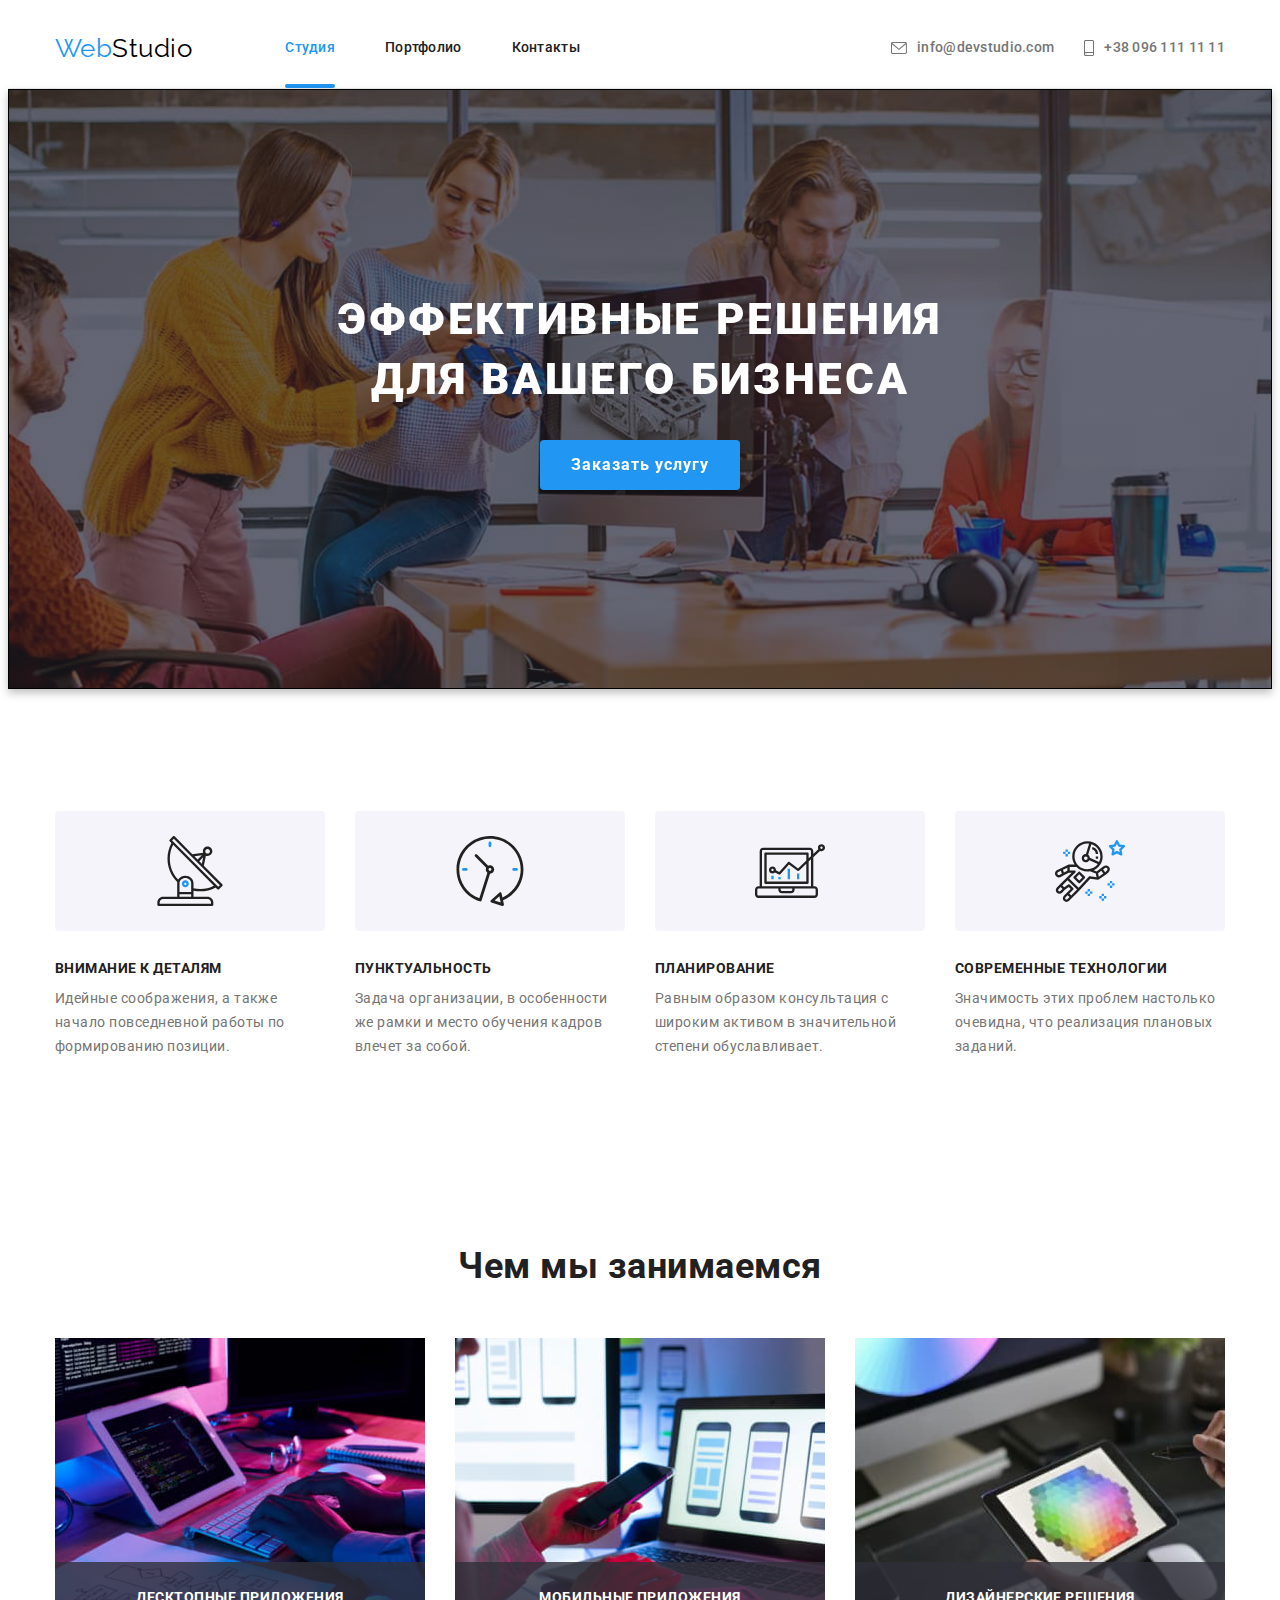
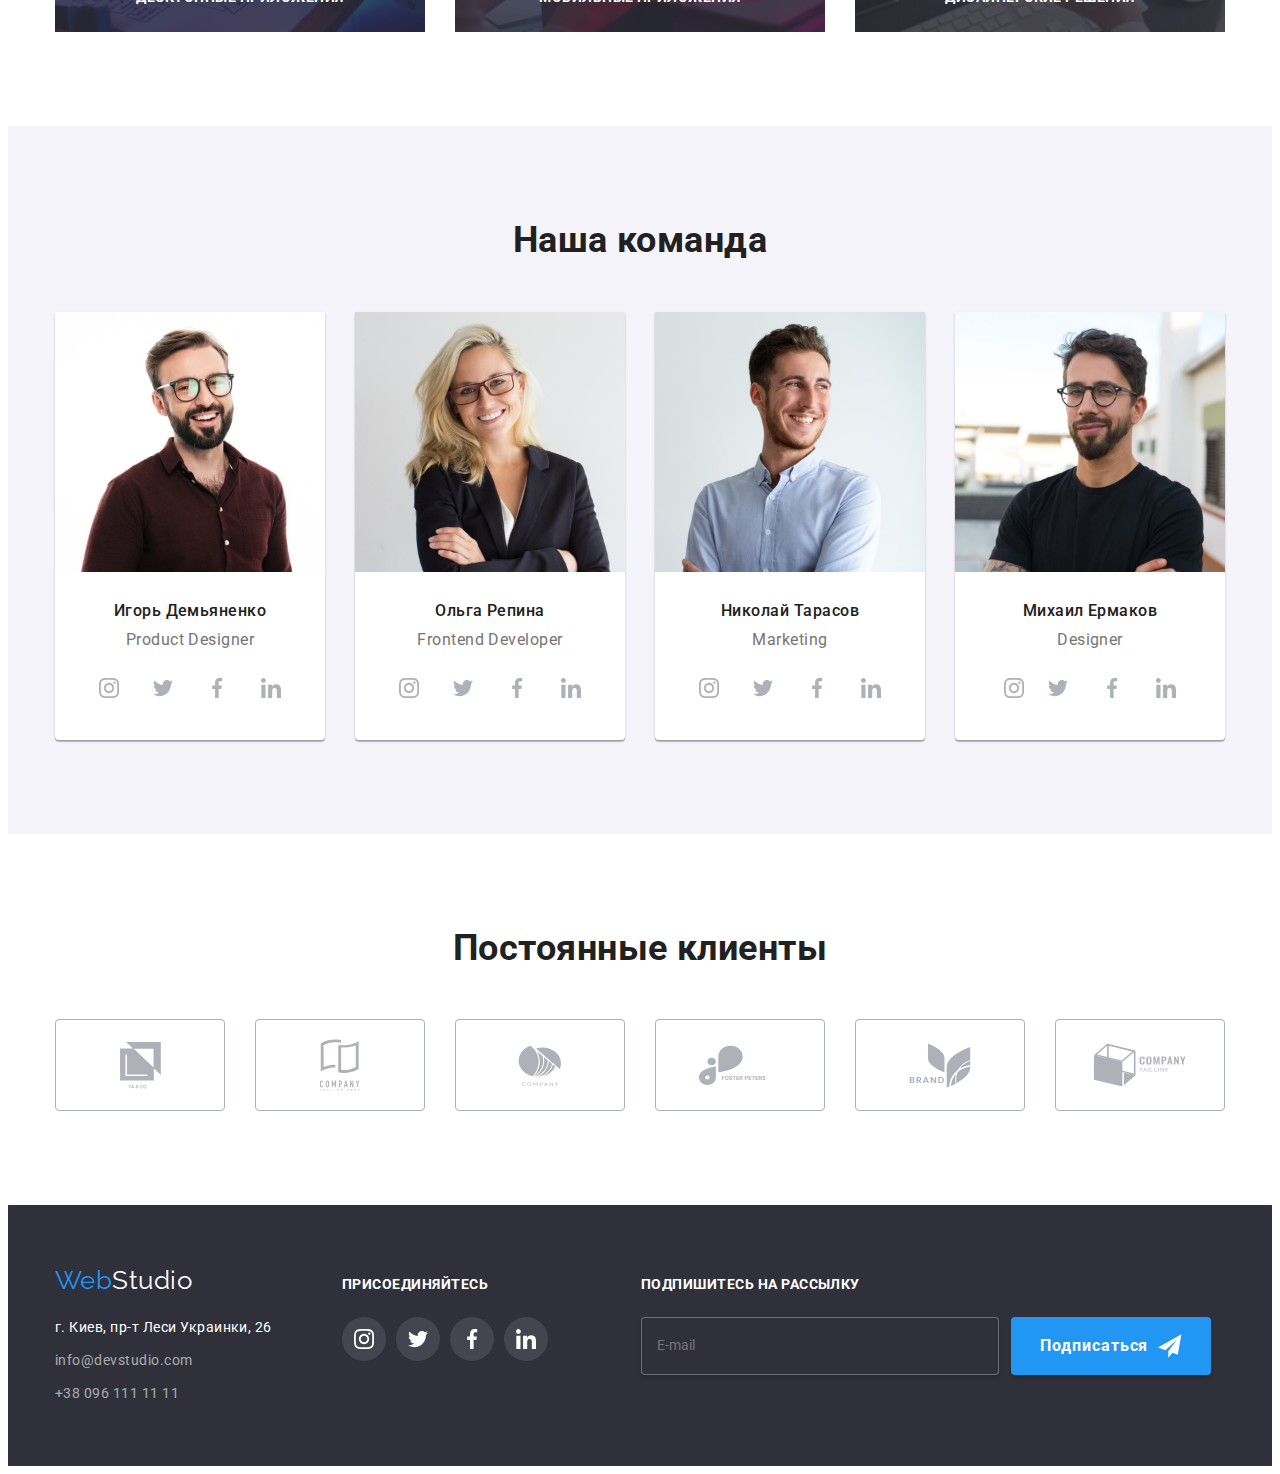
==== commit cae1481d: "fix" ====
--- a/index.html
+++ b/index.html
@@ -15,13 +15,13 @@
       crossorigin="anonymous"
       referrerpolicy="no-referrer"
     />
-    <link rel="stylesheet" href="./css/styles.css" />
+    <link rel="stylesheet" href="./css/main.min.css" />
   </head>
   <body>
     <header class="header">
       <div class="container nav-container">
         <a href="./index.html" class="logo"
-          ><span class="logo-accent">Web</span>Studio</a
+          ><span class="logo__lebel">Web</span>Studio</a
         >
         <nav>
           <ul class="site-nav list">
@@ -74,51 +74,51 @@
       <section class="section section-features">
         <div class="container">
           <h2 class="section-features__title">Особенности</h2>
-          <ul class="list section-features__list">
-            <li class="section-features__item">
-              <div class="section-features__box">
-                <svg class="section-features__icon">
+          <ul class="list features">
+            <li class="features__item">
+              <div class="features__box">
+                <svg class="features__icon">
                   <use href="./images/symbol-defs.svg#antenna"></use>
                 </svg>
               </div>
-              <h3 class="section-features__name">Внимание к деталям</h3>
-              <p class="section-features__text">
+              <h3 class="features__name">Внимание к деталям</h3>
+              <p class="features__text">
                 Идейные соображения, а также начало повседневной работы по
                 формированию позиции.
               </p>
             </li>
-            <li class="section-features__item">
-              <div class="features-icon-section">
-                <svg class="section-features__box">
+            <li class="features__item">
+              <div class="features__box">
+                <svg class="features__icon">
                   <use href="./images/symbol-defs.svg#clock"></use>
                 </svg>
               </div>
-              <h3 class="section-features__name">Пунктуальность</h3>
-              <p class="section-features__text">
+              <h3 class="features__name">Пунктуальность</h3>
+              <p class="features__text">
                 Задача организации, в особенности же рамки и место обучения
                 кадров влечет за собой.
               </p>
             </li>
-            <li class="section-features__item">
-              <div class="section-features__box">
-                <svg class="section-features__icon">
+            <li class="features__item">
+              <div class="features__box">
+                <svg class="features__icon">
                   <use href="./images/symbol-defs.svg#diagram"></use>
                 </svg>
               </div>
-              <h3 class="section-features__name">Планирование</h3>
-              <p class="section-features__text">
+              <h3 class="features__name">Планирование</h3>
+              <p class="features__text">
                 Равным образом консультация с широким активом в значительной
                 степени обуславливает.
               </p>
             </li>
-            <li class="section-features__item">
-              <div class="section-features__box">
-                <svg class="section-features__icon">
+            <li class="features__item">
+              <div class="features__box">
+                <svg class="features__icon">
                   <use href="./images/symbol-defs.svg#astronaut"></use>
                 </svg>
               </div>
-              <h3 class="section-features__name">Современные технологии</h3>
-              <p class="section-features__text">
+              <h3 class="features__name">Современные технологии</h3>
+              <p class="features__text">
                 Значимость этих проблем настолько очевидна, что реализация
                 плановых заданий.
               </p>
@@ -126,44 +126,44 @@
           </ul>
         </div>
       </section>
-      <section class="section section-work">
+      <section class="section">
         <div class="container">
-          <h2 class="section-work__title">Чем мы занимаемся</h2>
-          <ul class="list section-work__list">
-            <li class="section-work__item">
-              <div class="section-work__position">
+          <h2 class="section__title">Чем мы занимаемся</h2>
+          <ul class="list work">
+            <li>
+              <div class="work__position">
                 <img
-                  class="section-work__image"
+                  class="work__image"
                   src="./images/img.jpg"
                   alt="Человек пишет код"
                   width="370"
                   height="294"
                 />
-                <p class="section-work__text">Десктопные приложения</p>
-              </div>
-            </li>
-            <li class="section-work__item">
-              <div class="section-work__position">
+                <p class="work__text">Десктопные приложения</p>
+              </div>
+            </li>
+            <li>
+              <div class="work__position">
                 <img
-                  class="section-work__image"
+                  class="work__image"
                   src="./images/box2.jpg"
                   alt="телефон и ноутбук с изображениями дисплеев"
                   width="370"
                   height="294"
                 />
-                <p class="section-work__text">Мобильные приложения</p>
-              </div>
-            </li>
-            <li class="section-work__item">
-              <div class="section-work__position">
+                <p class="work__text">Мобильные приложения</p>
+              </div>
+            </li>
+            <li>
+              <div class="work__position">
                 <img
-                  class="section-work__image"
+                  class="work__image"
                   src="./images/box3.jpg"
                   alt="3д куб на планшете"
                   width="370"
                   height="294"
                 />
-                <p class="section-work__text">Дизайнерские решения</p>
+                <p class="work__text">Дизайнерские решения</p>
               </div>
             </li>
           </ul>
@@ -172,18 +172,18 @@
       <section class="section section-team">
         <div class="container">
           <h2 class="section-team__title">Наша команда</h2>
-          <ul class="list section-team__list">
-            <li class="section-team__item">
+          <ul class="list team">
+            <li class="team__item">
               <img
-                class="section-team__image"
+                class="team__image"
                 src="./images/1img.jpg"
                 alt="улыбающийся мужчина"
                 width="270"
                 height="260"
               />
-              <div class="section-team__box">
-                <h3 class="section-team__name">Игорь Демьяненко</h3>
-                <p class="section-team__text">Product Designer</p>
+              <div class="team-card">
+                <h3 class="team-card__name">Игорь Демьяненко</h3>
+                <p class="team-card__text">Product Designer</p>
                 <ul class="social list">
                   <li class="social__item">
                     <a class="social__link" href="#">
@@ -216,17 +216,17 @@
                 </ul>
               </div>
             </li>
-            <li class="section-team__item">
+            <li class="team__item">
               <img
-                class="section-team__image"
+                class="team__image"
                 src="./images/2img(1).jpg"
                 alt="улыбающаяся женщина"
                 width="270"
                 height="260"
               />
-              <div class="section-team__box">
-                <h3 class="section-team__name">Ольга Репина</h3>
-                <p class="section-team__text">Frontend Developer</p>
+              <div class="team-card">
+                <h3 class="team-card__name">Ольга Репина</h3>
+                <p class="team-card__text">Frontend Developer</p>
                 <ul class="social list">
                   <li class="social__item">
                     <a class="social__link" href="#">
@@ -259,17 +259,17 @@
                 </ul>
               </div>
             </li>
-            <li class="section-team__item">
+            <li class="team__item">
               <img
-                class="section-team__image"
+                class="team__image"
                 src="./images/3img(2).jpg"
                 alt="улыбающийся мужчина"
                 width="270"
                 height="260"
               />
-              <div class="section-team__box">
-                <h3 class="section-team__name">Николай Тарасов</h3>
-                <p class="section-team__text">Marketing</p>
+              <div class="team-card">
+                <h3 class="team-card__name">Николай Тарасов</h3>
+                <p class="team-card__text">Marketing</p>
                 <ul class="social list">
                   <li class="social__item">
                     <a class="social__link" href="#">
@@ -302,17 +302,17 @@
                 </ul>
               </div>
             </li>
-            <li class="section-team__item">
+            <li class="team__item">
               <img
-                class="section-team__image"
+                class="team__image"
                 src="./images/4img(3).jpg"
                 alt="улыбающийся мужчина"
                 width="270"
                 height="260"
               />
-              <div class="section-team__box">
-                <h3 class="section-team__name">Михаил Ермаков</h3>
-                <p class="section-team__text">Designer</p>
+              <div class="team-card">
+                <h3 class="team-card__name">Михаил Ермаков</h3>
+                <p class="team-card__text">Designer</p>
                 <ul class="social list">
                   <li class="social_-item">
                     <a class="social__link" href="#">
@@ -351,44 +351,44 @@
       <section class="section section-client">
         <div class="container">
           <h2 class="section-client__title">Постоянные клиенты</h2>
-          <ul class="section-client__list list">
-            <li class="section-client__item">
-              <a class="section-client__link" href="#">
+          <ul class="client list">
+            <li class="client__item">
+              <a class="client__link" href="#">
                 <svg width="41" height="46.7">
                   <use href="./images/symbol-defs.svg#group1"></use>
                 </svg>
               </a>
             </li>
-            <li class="section-client__item">
-              <a class="section-client__link" href="#">
+            <li class="client__item">
+              <a class="client__link" href="#">
                 <svg width="40" height="52">
                   <use href="./images/symbol-defs.svg#group2"></use>
                 </svg>
               </a>
             </li>
-            <li class="section-client__item">
-              <a class="section-client__link" href="#">
+            <li class="client__item">
+              <a class="client__link" href="#">
                 <svg width="43.46" height="41.18">
                   <use href="./images/symbol-defs.svg#group3"></use>
                 </svg>
               </a>
             </li>
-            <li class="section-client__item">
-              <a class="section-client__link" href="#">
+            <li class="client__item">
+              <a class="client__link" href="#">
                 <svg width="84.44" height="40.62">
                   <use href="./images/symbol-defs.svg#group4"></use>
                 </svg>
               </a>
             </li>
-            <li class="section-client__item">
-              <a class="section-client__link" href="#">
+            <li class="client__item">
+              <a class="client__link" href="#">
                 <svg width="62.54" height="45.43">
                   <use href="./images/symbol-defs.svg#group5"></use>
                 </svg>
               </a>
             </li>
-            <li class="section-client__item">
-              <a class="section-client__link" href="#">
+            <li class="client__item">
+              <a class="client__link" href="#">
                 <svg width="93.79" height="43.93">
                   <use href="./images/symbol-defs.svg#group6"></use>
                 </svg>
@@ -402,8 +402,8 @@
     <footer class="page-foter">
       <div class="container container-foter">
         <div class="foter-nav">
-          <a href="./index.html" class="logo logo--foter"
-            ><span class="logo-accent">Web</span>Studio</a
+          <a href="./index.html" class="logo logo__foter"
+            ><span class="logo__lebel">Web</span>Studio</a
           >
           <address class="address-section">
             <ul class="list">
@@ -435,28 +435,28 @@
           <p class="foter-text">присоединяйтесь</p>
           <ul class="social list">
             <li class="social__item">
-              <a class="social-foter__link" href="#">
+              <a class="social__link social__link--white" href="#">
                 <svg class="social__icon">
                   <use href="./images/symbol-defs.svg#instagram"></use>
                 </svg>
               </a>
             </li>
             <li class="social__item">
-              <a class="social-foter__link" href="#"
+              <a class="social__link social__link--white" href="#"
                 ><svg class="social__icon">
                   <use href="./images/symbol-defs.svg#twitter"></use>
                 </svg>
               </a>
             </li>
             <li class="social__item">
-              <a class="social-foter__link" href="#"
+              <a class="social__link social__link--white" href="#"
                 ><svg class="social__icon">
                   <use href="./images/symbol-defs.svg#facebook"></use>
                 </svg>
               </a>
             </li>
             <li class="social__item">
-              <a class="social-foter__link" href="#"
+              <a class="social__link social__link--white" href="#"
                 ><svg class="social__icon">
                   <use href="./images/symbol-defs.svg#linkedin"></use>
                 </svg>
@@ -466,15 +466,19 @@
         </div>
         <div class="subscribe">
           <p class="foter-text">Подпишитесь на рассылку</p>
-          <form class="subscribe__form">
+          <form class="subscribe-form">
             <input
               type="email"
               name="user_email"
               placeholder="E-mail"
-              class="subscribe__input"
+              class="subscribe-form__input"
             />
-            <button type="submit" class="button subscribe__button">
-              Подписаться<svg width="24" height="24" class="subscribe__icon">
+            <button type="submit" class="button subscribe-form__button">
+              Подписаться<svg
+                width="24"
+                height="24"
+                class="subscribe-form__icon"
+              >
                 <use href="./images/symbol-defs.svg#subscribe"></use>
               </svg>
             </button>
@@ -496,8 +500,13 @@
           </p>
           <div class="modal-form__position">
             <label class="modal-form__lebel">
-              <p class="modal-form__name">Имя</p>
-              <input name="username" type="text" class="modal-form__input" required />
+              <span class="modal-form__name">Имя</span>
+              <input
+                name="username"
+                type="text"
+                class="modal-form__input"
+                required
+              />
               <svg class="modal-form__icon">
                 <use href="./images/symbol-defs.svg#man"></use>
               </svg>
@@ -505,7 +514,7 @@
           </div>
           <div class="modal-form__position">
             <label class="modal-form__lebel">
-              <p class="modal-form__name">Телефон</p>
+              <span class="modal-form__name">Телефон</span>
               <input
                 name="user-telephone-number"
                 type="tel"
@@ -519,7 +528,7 @@
           </div>
           <div class="modal-form__position">
             <label class="modal-form__lebel">
-              <p class="modal-form__name">Почта</p>
+              <span class="modal-form__name">Почта</span>
               <input
                 name="user-email"
                 type="email"
@@ -531,10 +540,9 @@
               </svg>
             </label>
           </div>
-          <!-- <div class="form-comment"> -->
-            <div>
+          <div>
             <label for="user-comment" class="comment-text">
-              <p class="modal-form__name">Комментарий</p>
+              <span class="modal-form__name">Комментарий</span>
             </label>
             <textarea
               class="modal-form__textarea"
@@ -545,14 +553,23 @@
           </div>
 
           <label class="checkbox modal-form__lebel">
-            <input name="user-agree" type="checkbox" class="modal-form__policy" required />
+            <input
+              name="user-agree"
+              type="checkbox"
+              class="modal-form__policy"
+              required
+            />
             <svg class="modal-form__checkbox-icon">
               <use href="./images/symbol-defs.svg#check"></use>
             </svg>
-            <p class="modal-form__name">Соглашаюсь с рассылкой и принимаю&nbsp;</p>
+            <span class="modal-form__name">
+              Соглашаюсь с рассылкой и принимаю&nbsp;
+            </span>
             <a href="#" class="modal-form__link">Условия договора</a>
           </label>
-          <button type="submit" class="button button--center">Отправить</button>
+          <button type="submit" class="button modal-form__button--center">
+            Отправить
+          </button>
         </form>
       </div>
     </div>
--- a/css/main.min.css
+++ b/css/main.min.css
@@ -0,0 +1,3 @@
+:root{--main-text-color: #757575;--title-text-color: #212121;--accent-color: #2196f3;--white-color: #ffffff;--background-black: #2f303a;--background-section: #f5f4fa;--main-font: Roboto, sans-serif;--main-foter-color: #000000;--box-shadow: 0px 1px 3px rgba(0, 0, 0, 0.12), 0px 1px 1px rgba(0, 0, 0, 0.14),
+    0px 2px 1px rgba(0, 0, 0, 0.2)}html{box-sizing:border-box}*,*::before,*::after{box-sizing:inherit}body{background-color:var(--white-color);color:var(--main-text-color);font-family:var(--main-font);letter-spacing:0.03em}.container{width:1200px;padding-left:15px;padding-right:15px;margin:0 auto}.list{list-style:none;padding:0;margin:0}.section{padding-top:94px;padding-bottom:94px}.logo{color:var(--main-foter-color);font-family:Raleway, sans-serif;font-size:26px;line-height:1.19;text-decoration:none}.logo__foter{display:inline-block;color:var(--white-color);margin-bottom:20px}.logo__lebel{color:var(--accent-color)}.button{border:none;width:200px;min-height:50px;border-radius:4px;color:var(--white-color);background-color:var(--accent-color);cursor:pointer;font-family:inherit;font-weight:700;font-size:16px;line-height:1.87;letter-spacing:0.06em;box-shadow:0px 4px 4px rgba(0,0,0,0.15);transition:background-color 250ms cubic-bezier(0.4, 0, 0.2, 1)}.button:hover{background-color:#188ce8}.button:focus{background-color:#188ce8}.social{display:flex;justify-content:center}.social__item{width:44px;height:44px}.social__item:not(:last-child){margin-right:10px}.social__link{display:flex;padding:12px;fill:#afb1b8;border-radius:50%;transition:background-color 250ms cubic-bezier(0.4, 0, 0.2, 1),fill 250ms cubic-bezier(0.4, 0, 0.2, 1)}.social__link:hover{filter:drop-shadow(0px 4px 4px rgba(0,0,0,0.25));fill:var(--white-color);background-color:var(--accent-color)}.social__link:focus{filter:drop-shadow(0px 4px 4px rgba(0,0,0,0.25));fill:var(--white-color);background-color:var(--accent-color)}.social__link--white{fill:var(--white-color);background-color:rgba(255,255,255,0.1)}.social__icon{width:20px;height:20px;transition:fill 250ms cubic-bezier(0.4, 0, 0.2, 1)}.backdrop{position:fixed;top:0;left:0;width:100%;height:100%;background-color:rgba(0,0,0,0.2);opacity:1;transition:opacity 250ms cubic-bezier(0.4, 0, 0.2, 1)}.backdrop.is-hidden{opacity:0;pointer-events:none}.header{border-bottom:1px solid #ececec}.nav-container{display:flex;align-items:center}.site-nav{display:flex;margin-left:93px}.site-nav__item:not(:last-child){margin-right:50px}.site-nav__link{position:relative;display:block;padding-top:32px;padding-bottom:32px;color:#212121;font-weight:500;font-size:14px;line-height:1.14;letter-spacing:0.02em;text-decoration:none;transition:color 250ms cubic-bezier(0.4, 0, 0.2, 1),fill 250ms cubic-bezier(0.4, 0, 0.2, 1)}.site-nav__link:hover{color:var(--accent-color)}.site-nav__link:focus{color:var(--accent-color)}.site-nav__link--current{color:var(--accent-color)}.site-nav__link--current::after{position:absolute;display:block;border-radius:2px;bottom:0;content:"";height:4px;width:100%;background-color:var(--accent-color)}.contacts{display:flex;margin-left:auto}.contacts__item:not(:last-child){margin-right:30px}.contacts__link{display:flex;align-items:center;color:var(--main-text-color);font-weight:500;font-size:14px;line-height:1.14;letter-spacing:0.02em;text-decoration:none;transition:color 250ms cubic-bezier(0.4, 0, 0.2, 1),fill 250ms cubic-bezier(0.4, 0, 0.2, 1)}.contacts__link:hover{color:var(--accent-color)}.contacts__link:focus{color:var(--accent-color)}.contact__icon{fill:currentColor;margin-right:10px}.section-hero{padding-top:200px;padding-bottom:200px;text-align:center}.background-image{background-color:#c4c4c4;background-image:linear-gradient(to right, rgba(47,48,58,0.4), rgba(47,48,58,0.4)),url(../images/backgroundhero.jpg);background-repeat:no-repeat;background-position:center;background-size:cover;max-width:1600px;height:600px;margin-right:auto;margin-left:auto;border:1px solid #000000;filter:drop-shadow(0px 4px 4px rgba(0,0,0,0.25))}.section-hero__title{margin-top:0;margin-bottom:30px;width:696px;margin-left:auto;margin-right:auto;color:var(--white-color);font-weight:900;font-size:44px;line-height:1.36;text-transform:uppercase;letter-spacing:0.06em}.section-features__title{margin:0;visibility:hidden}.features{display:flex;justify-content:space-between}.features__item{width:270px}.features__name{margin-bottom:10px;margin-top:0;color:var(--title-text-color);font-weight:700;font-size:14px;line-height:1.14;text-transform:uppercase}.features__text{margin-bottom:0;margin-top:0;font-size:14px;line-height:1.7}.features__icon{width:70px;height:70px}.features__box{display:flex;justify-content:center;align-items:center;border-radius:4px;width:270px;height:120px;margin-bottom:30px;background-color:var(--background-section)}.work{display:flex;justify-content:space-between}.section__title{margin-top:0;margin-bottom:50px;color:var(--title-text-color);font-weight:700;font-size:36px;line-height:1.16;text-align:center}.work__position{position:relative}.work__image{display:block}.work__text{position:absolute;bottom:0;left:0;height:70px;width:100%;display:flex;align-items:center;justify-content:center;background-color:rgba(47,48,58,0.8);text-transform:uppercase;font-size:14px;font-weight:700;color:var(--white-color);margin:0}.team{display:flex;justify-content:space-between}.team-card{padding-top:30px;padding-bottom:30px}.team__item{box-shadow:var(--box-shadow);border-radius:0px 0px 4px 4px;text-align:center;background-color:var(--white-color)}.section-team{background-color:var(--background-section)}.team__image{display:block}.team-card__name{margin-top:0;margin-bottom:10px;color:var(--title-text-color);font-weight:500;font-size:16px;line-height:1.18}.section-team__title{margin-top:0;margin-bottom:50px;color:var(--title-text-color);font-weight:700;font-size:36px;line-height:1.16;text-align:center}.team-card__text{margin-bottom:16px;margin-top:0;font-size:16px;line-height:1.18}.section-client__title{margin-top:0;margin-bottom:50px;color:var(--title-text-color);font-weight:700;font-size:36px;line-height:1.16;text-align:center}.client{display:flex}.client__item{display:flex;text-align:center}.client__item:not(:last-child){margin-right:30px}.client__link{display:flex;justify-content:center;align-items:center;width:170px;height:92px;fill:#afb1b8;border:1px solid #afb1b8;border-radius:4px;transition:border 250ms cubic-bezier(0.4, 0, 0.2, 1),fill 250ms cubic-bezier(0.4, 0, 0.2, 1)}.client__link:hover{fill:var(--accent-color);border:1px solid var(--accent-color)}.client__link:focus{fill:var(--accent-color);border:1px solid var(--accent-color)}.button-gallery{display:flex;justify-content:center;padding-bottom:34px}.button-gallery__item:not(:last-child){margin-right:8px}.button-gallery__btn{min-height:38px;border:none;border-radius:4px;padding:6px 22px;color:var(--title-text-color);background-color:var(--background-section);cursor:pointer;font-family:inherit;font-weight:500;font-size:16px;line-height:1.62;transition:color 250ms cubic-bezier(0.4, 0, 0.2, 1),background-color 250ms cubic-bezier(0.4, 0, 0.2, 1),box-shadow 250ms cubic-bezier(0.4, 0, 0.2, 1)}.button-gallery__btn:hover{color:var(--white-color);background-color:var(--accent-color);box-shadow:0px 4px 4px rgba(0,0,0,0.25)}.button-gallery__btn:focus{color:var(--white-color);background-color:var(--accent-color);box-shadow:0px 4px 4px rgba(0,0,0,0.25)}.portfolio__title{visibility:hidden;margin:0}.portfolio{display:flex;flex-wrap:wrap}.portfolio__image{display:block}.portfolio__item{margin-right:30px;margin-bottom:30px;width:370px}.portfolio__item:nth-child(3n){margin-right:0}.portfolio__item:nth-last-child(-n+3){margin-bottom:0}.portfolio__item:hover{box-shadow:1px 4px 6px rgba(0,0,0,0.16),0px 4px 4px rgba(0,0,0,0.06),0px 1px 1px rgba(0,0,0,0.12)}.portfolio__item:focus{box-shadow:1px 4px 6px rgba(0,0,0,0.16),0px 4px 4px rgba(0,0,0,0.06),0px 1px 1px rgba(0,0,0,0.12)}.portfolio__link{text-decoration:none;transition:box-shadow 250ms cubic-bezier(0.4, 0, 0.2, 1);border-radius:5px}.portfolio__link:hover .portfolio__slide{transform:translateY(0)}.portfolio__link:focus .portfolio__slide{transform:translateY(0)}.portfolio__slide{position:absolute;top:0;left:0;transform:translateY(100%);margin:0;width:100%;height:100%;padding:63px 24px 10px;overflow:auto;background-color:rgba(33,150,243,0.9);transition:transform 250ms cubic-bezier(0.4, 0, 0.2, 1);color:var(--white-color);font-size:18px;line-height:1.56}.portfolio__name{margin-top:0;margin-bottom:4px;color:var(--title-text-color);font-weight:700;font-size:18px;line-height:2;letter-spacing:0.06em}.portfolio__text{margin:0;font-size:16px;line-height:1.87;color:var(--main-text-color)}.portfolio__box{border:1px solid #eeeeee;box-sizing:border-box;border-bottom-right-radius:5px;border-bottom-left-radius:5px;border-top:0;padding:20px 24px}.portfolio__position{position:relative;overflow:hidden}.page-foter{padding-top:60px;padding-bottom:60px;background-color:var(--background-black);font-size:14px;line-height:1.7}.social-foter{margin-left:70px}.container-foter{display:flex;align-items:baseline}.foter-text{display:inline-block;margin-top:0;margin-bottom:20px;text-transform:uppercase;color:var(--white-color);font-weight:700}.address-section__item{font-style:normal}.address-section__item:not(:last-child){margin-bottom:9px}.address-section__link{color:rgba(255,255,255,0.6);text-decoration:none;transition:color 250ms cubic-bezier(0.4, 0, 0.2, 1)}.address-section__link:hover{color:var(--accent-color)}.address-section__link:focus{color:var(--accent-color)}.address-section__link--white{color:var(--white-color);text-decoration:none;transition:color 250ms cubic-bezier(0.4, 0, 0.2, 1)}.subscribe-form{display:flex}.subscribe-form::placeholder{color:rgba(255,255,255,0.6);font-size:16px;line-height:1.25;letter-spacing:0.03em}.subscribe-form__icon{margin-left:10px}.subscribe-form__button{display:flex;align-items:center;padding:10px 29px}.subscribe{margin-left:93px}.subscribe-form__input{min-width:358px;min-height:50px;margin-right:12px;padding:16px 15px;box-shadow:0px 4px 4px rgba(0,0,0,0.15);border-radius:4px;border:1px solid rgba(255,255,255,0.3);background-color:var(--background-black);color:var(--white-color);font:var(--main-font)}.modal{position:absolute;top:50%;left:50%;transform:translate(-50%, -50%);min-width:528px;min-height:581px;background-color:var(--white-color);box-shadow:0px 1px 3px #000,0px 1px 1px #000,0px 2px 1px #000;border-radius:4px}.modal__button{position:absolute;right:8px;top:8px;border-radius:50%;border:1px solid rgba(0,0,0,0.1);cursor:pointer;width:30px;height:30px;padding:0;background-color:var(--white-color)}.modal__button:hover{fill:var(--accent-color)}.modal__button:focus{fill:var(--accent-color)}.modal-form{display:flex;justify-content:center;flex-direction:column;text-align:left;padding:40px}.modal-form__title{display:flex;justify-content:center;font-size:20px;line-height:1.15;font-weight:700;color:var(--title-text-color);text-align:center;margin-bottom:12px;margin-top:0}.modal-form__name{margin:0;display:block}.modal-form__name:nth-child(1){margin-bottom:4px}.modal-form__input{display:block;width:100%;height:40px;cursor:pointer;padding-left:42px;outline:none;background:transparent;border:1px solid rgba(33,33,33,0.2);box-sizing:border-box;border-radius:4px;transition:border-color 250ms cubic-bezier(0.4, 0, 0.2, 1)}.modal-form__input:focus{border-color:var(--accent-color);fill:var(--accent-color)}.modal-form__input:focus+.modal-form__icon{border-color:var(--accent-color);fill:var(--accent-color)}.modal-form__icon{position:absolute;left:12px;top:50%;display:block;width:18px;height:18px;fill:#212121;transition:fill 250ms cubic-bezier(0.4, 0, 0.2, 1)}.modal-form__position{position:relative;margin-bottom:10px}.modal-form__lebel{display:block;cursor:pointer;font-size:12px;line-height:1.16;letter-spacing:0.01em}.comment-text{display:block;margin-top:0;margin-bottom:4px;cursor:pointer;font-size:12px;line-height:1.16;letter-spacing:0.01em}.modal-form__textarea{width:100%;height:120px;padding:16px 12px;resize:none;border-radius:4px;border:1px solid rgba(33,33,33,0.2);margin-bottom:20px;cursor:pointer;transition:border-color 250ms cubic-bezier(0.4, 0, 0.2, 1)}.modal-form__textarea::placeholder{color:rgba(117,117,117,0.5);font-size:12px;line-height:1.16;letter-spacing:0.01em}.modal-form__textarea:focus{outline:none;border-color:var(--accent-color)}.checkbox{display:flex;justify-content:center;align-items:center;font-size:14px;line-height:1.71;cursor:pointer;margin-bottom:30px}.modal-form__policy{position:absolute;width:1px;height:1px;margin:-1px;border:0;padding:0;white-space:nowrap;clip-path:inset(100%);clip:rect(0 0 0 0);overflow:hidden}.modal-form__policy:checked+.modal-form__checkbox-icon{background-color:var(--accent-color);border-color:var(--accent-color);background-origin:border-box;background-size:contain}.modal-form__checkbox-icon{width:16px;height:15px;border:2px solid #000000;border-radius:2px;box-shadow:0px 4px 4px rgba(0,0,0,0.25);margin-right:8px;fill:var(--white-color);transition:border-color 250ms cubic-bezier(0.4, 0, 0.2, 1),background-color 250ms cubic-bezier(0.4, 0, 0.2, 1)}.modal-form__link{color:var(--accent-color)}.modal-form__button--center{align-self:center}
+/*# sourceMappingURL=main.min.css.map */